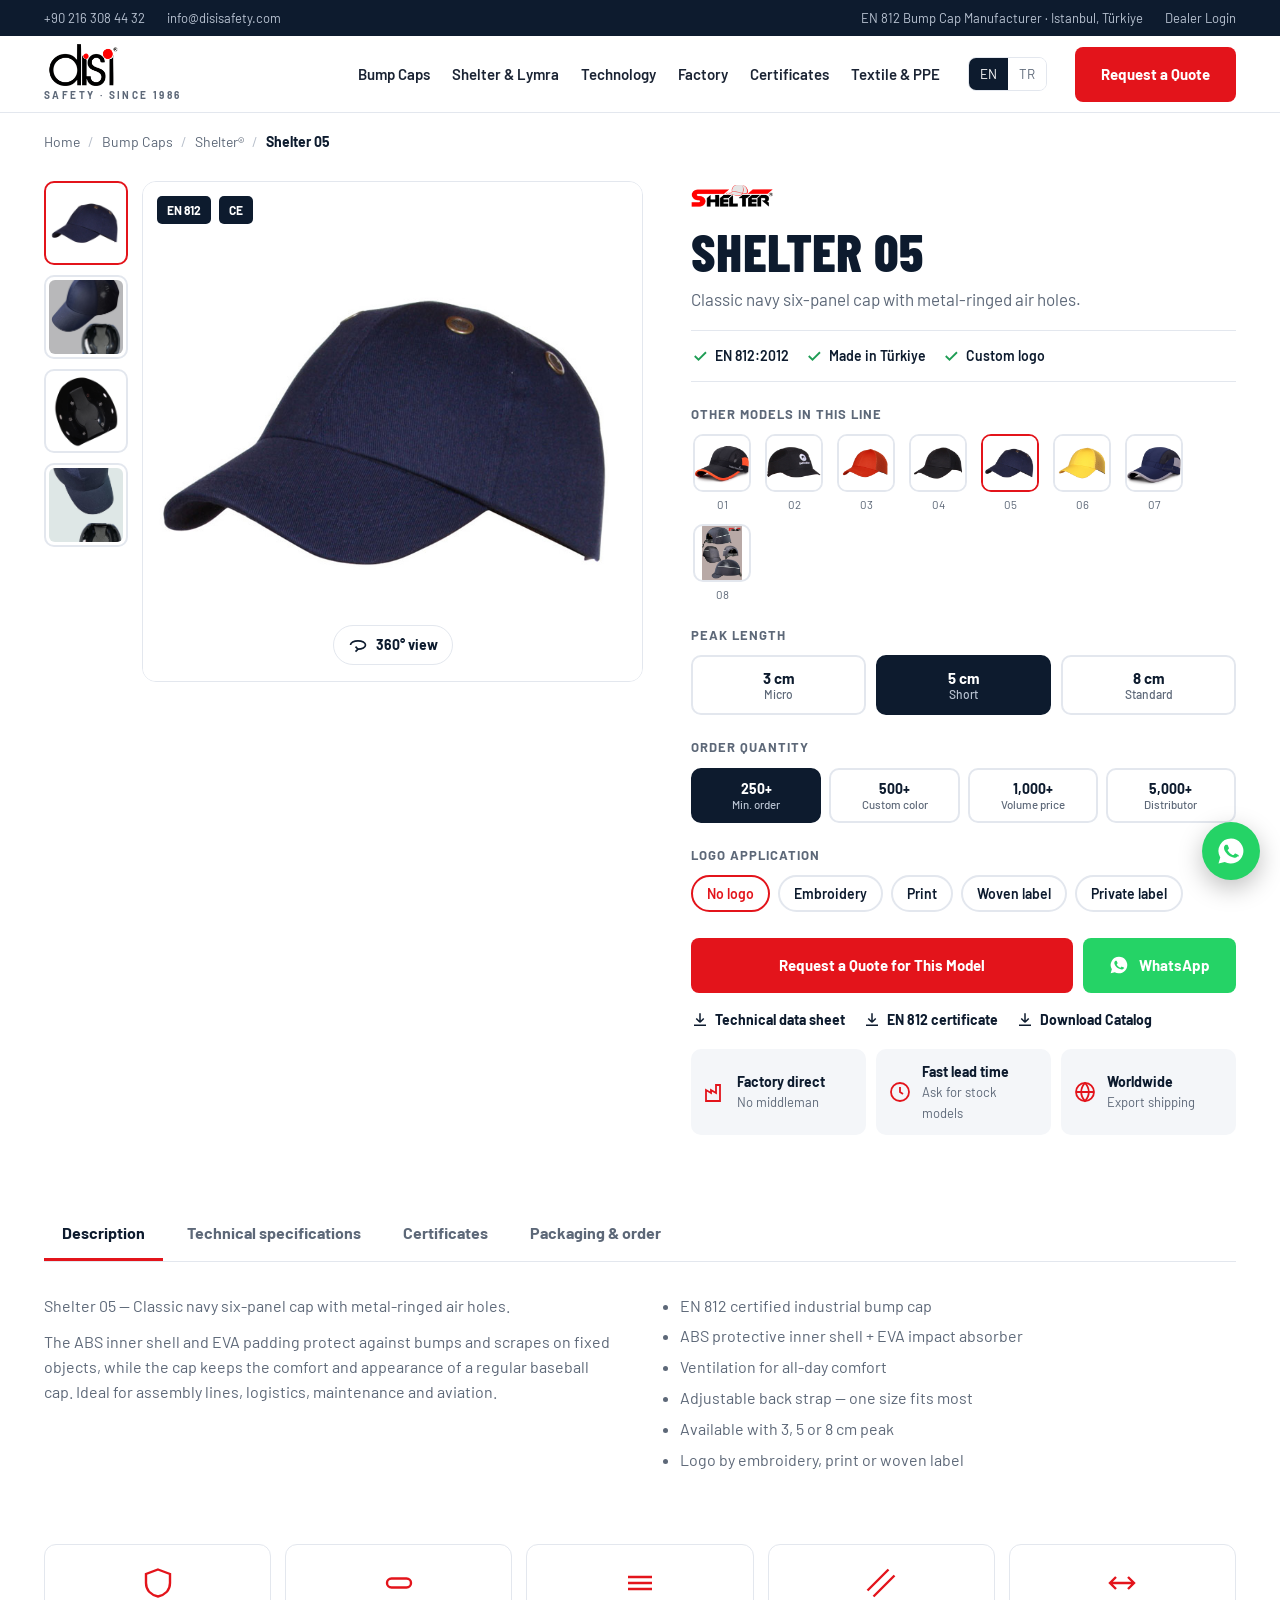
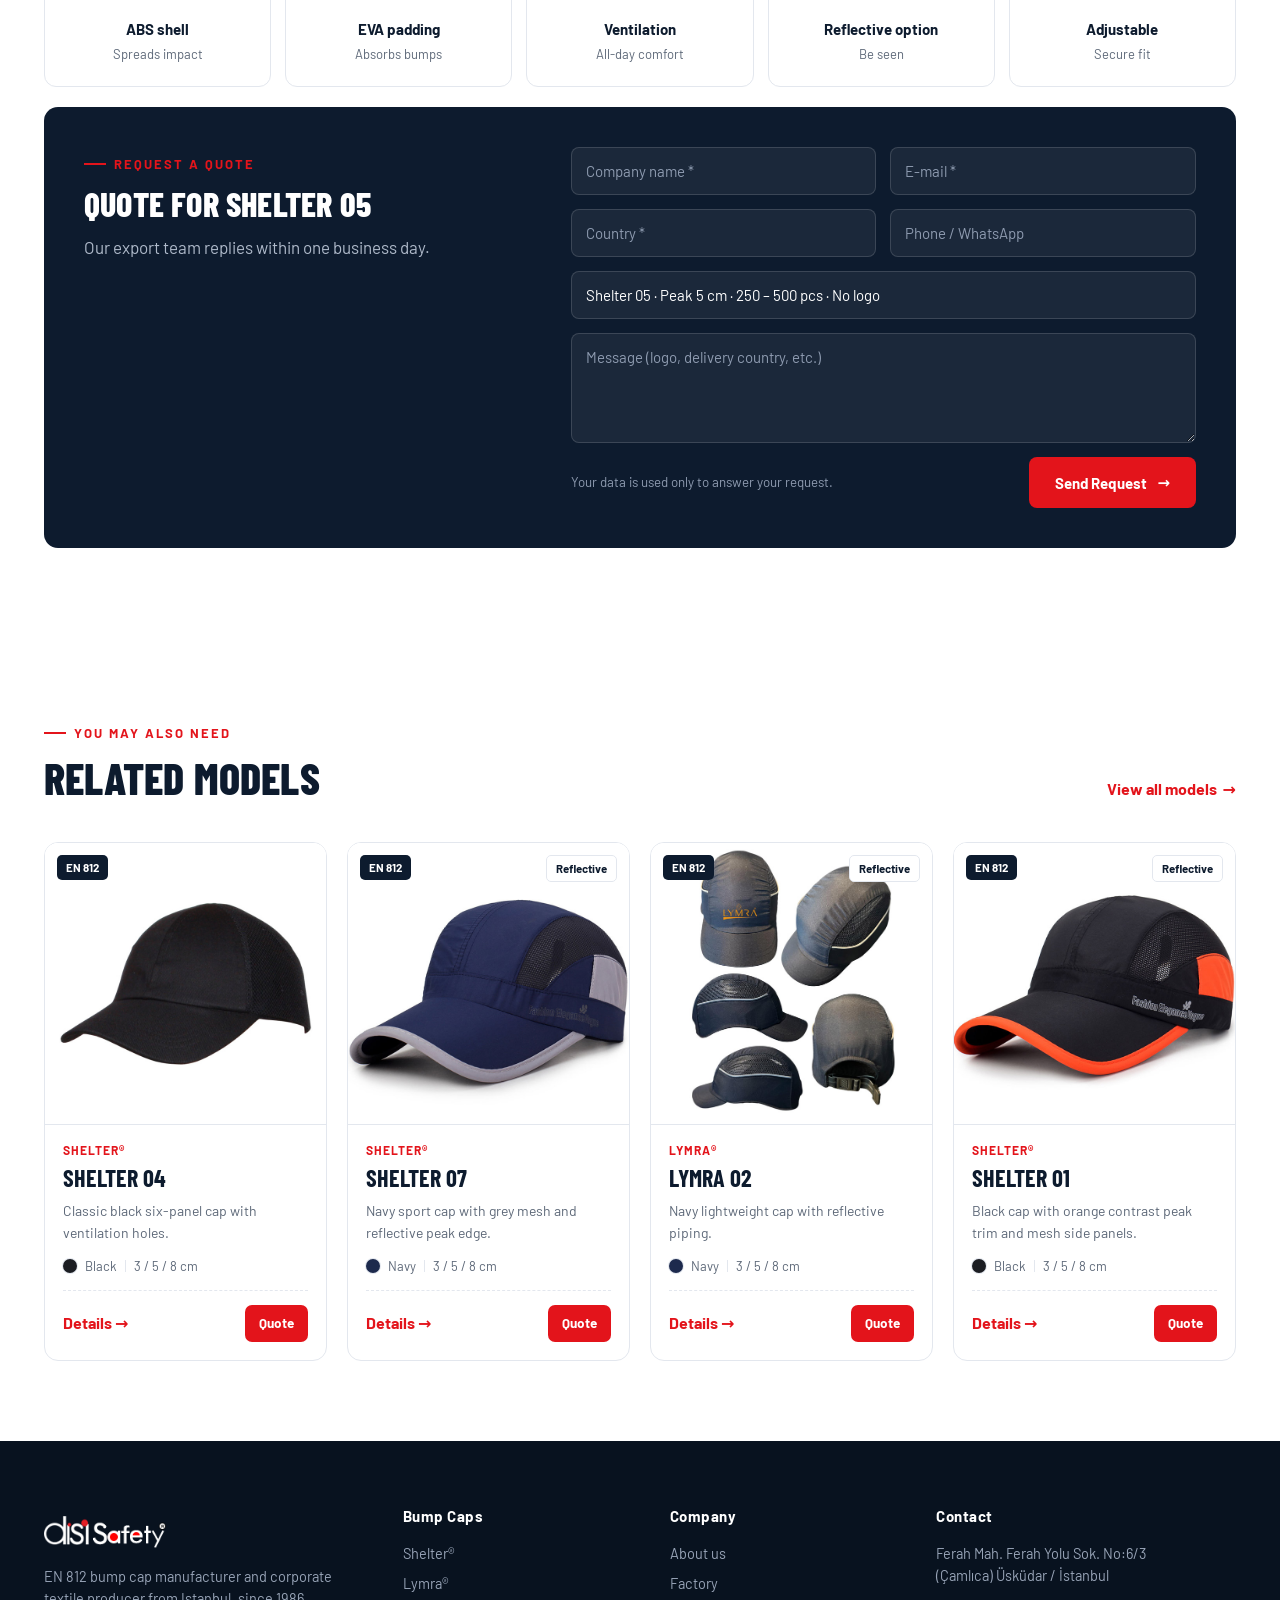
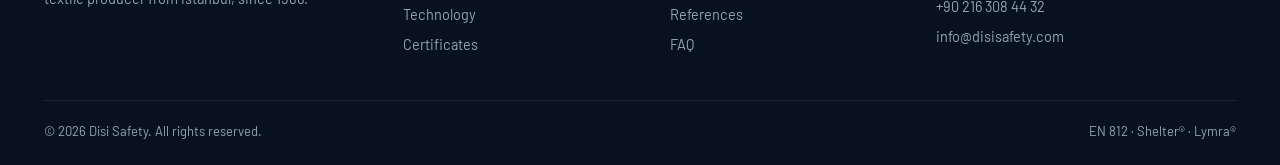
==== product.html @ 049a14aa "Disi Safety redesign prototype: home, category, product pages Co-Authored-By: Claude Opus 5.5 <norep" ====
<!doctype html>
<html lang="en">
<head>
<meta charset="utf-8">
<meta name="viewport" content="width=device-width,initial-scale=1">
<meta name="robots" content="noindex,nofollow">
<title>Shelter 05 — EN 812 Industrial Bump Cap | Disi Safety</title>
<meta name="description" content="Shelter 05 EN 812 certified industrial bump cap with ABS shell and EVA padding. 3/5/8 cm peak, custom logo, factory pricing from Türkiye.">
<link rel="icon" href="https://disisafety.com/wp-content/uploads/2024/11/cropped-ds-32x32.png">
<link rel="preconnect" href="https://fonts.googleapis.com"><link rel="preconnect" href="https://fonts.gstatic.com" crossorigin>
<link href="https://fonts.googleapis.com/css2?family=Barlow:wght@400;500;600;700&family=Barlow+Condensed:wght@600;700;800&display=swap" rel="stylesheet">
<link rel="stylesheet" href="css/site.css"><link rel="stylesheet" href="css/pages.css">
</head>
<body class="pdp">
<div id="hdr"></div>

<div class="wrap">
  <div class="crumb"><a href="index.html" data-k="home">Home</a><span>/</span><a href="category.html" data-k="n_caps">Bump Caps</a><span>/</span><a id="crBrand" href="category.html"></a><span>/</span><b id="crName" style="color:var(--navy)"></b></div>

  <div class="pd">
    <div class="gal">
      <div class="th" id="thumbs"></div>
      <div class="gmain" id="gmain">
        <div class="tags"><span>EN 812</span><span>CE</span></div>
        <img id="gimg" alt="">
        <span class="badge360" id="b360"><svg viewBox="0 0 24 24" fill="none" stroke="currentColor" stroke-width="2"><path d="M3 12c0-2.8 4-5 9-5s9 2.2 9 5-4 5-9 5"/><path d="M9 14l3 3-3 3"/></svg><span data-k="p_360">360° view</span></span>
      </div>
    </div>

    <div class="pinfo">
      <img class="brandlg" id="blogo" alt="">
      <h1 id="pName"></h1>
      <p class="sub" id="pDesc"></p>
      <div class="rating">
        <span><svg viewBox="0 0 24 24" fill="none" stroke="currentColor" stroke-width="2.4"><path d="M5 12l5 5L20 7"/></svg>EN 812:2012</span>
        <span><svg viewBox="0 0 24 24" fill="none" stroke="currentColor" stroke-width="2.4"><path d="M5 12l5 5L20 7"/></svg><span data-k="p_r2">Made in Türkiye</span></span>
        <span><svg viewBox="0 0 24 24" fill="none" stroke="currentColor" stroke-width="2.4"><path d="M5 12l5 5L20 7"/></svg><span data-k="p_r3">Custom logo</span></span>
      </div>

      <div class="opt"><label data-k="p_models">Other models in this line</label><div class="colorrow" id="siblings"></div></div>
      <div class="opt"><label data-k="m_peak">Peak length</label>
        <div class="peaks">
          <button data-p="3 cm">3 cm<small data-k="pk3">Micro</small></button>
          <button data-p="5 cm" class="on">5 cm<small data-k="pk5">Short</small></button>
          <button data-p="8 cm">8 cm<small data-k="pk8">Standard</small></button>
        </div>
      </div>
      <div class="opt"><label data-k="p_qty">Order quantity</label>
        <div class="qty">
          <button data-q="250 – 500" class="on">250+<small data-k="p_q1">Min. order</small></button>
          <button data-q="500 – 1,000">500+<small data-k="p_q2">Custom color</small></button>
          <button data-q="1,000 – 5,000">1,000+<small data-k="p_q3">Volume price</small></button>
          <button data-q="5,000+">5,000+<small data-k="p_q4">Distributor</small></button>
        </div>
      </div>
      <div class="opt"><label data-k="p_logo">Logo application</label>
        <div class="logoopt"><button class="on" data-k="p_l0">No logo</button><button data-k="p_l1">Embroidery</button><button data-k="p_l2">Print</button><button data-k="p_l3">Woven label</button><button data-k="p_l4">Private label</button></div>
      </div>

      <div class="buy">
        <a href="#quote" class="btn btn-red" data-k="p_cta">Request a Quote for This Model</a>
        <a href="https://wa.me/902163084432" target="_blank" rel="noopener" class="btn btn-wa" id="waBtn"><svg viewBox="0 0 24 24"><path d="M12 2a10 10 0 0 0-8.6 15.1L2 22l5-1.3A10 10 0 1 0 12 2zm5.3 14.1c-.2.6-1.3 1.2-1.8 1.2-.5.1-1 .2-3.3-.7-2.8-1.1-4.5-3.9-4.7-4.1-.1-.2-1.1-1.5-1.1-2.9s.7-2.1 1-2.4c.3-.3.6-.3.8-.3h.6c.2 0 .4 0 .6.5l.9 2.1c.1.2.1.3 0 .5l-.4.6-.4.4c-.1.1-.3.3-.1.6.2.3.8 1.3 1.7 2.1 1.2 1 2.1 1.3 2.4 1.5.3.1.5.1.6-.1l.9-1c.2-.3.4-.2.6-.1l2 1c.3.1.5.2.5.3.1.2.1.7-.1 1.3z"/></svg>WhatsApp</a>
      </div>
      <div class="dllinks">
        <a href="https://disisafety.com/catalog/"><svg viewBox="0 0 24 24" fill="none" stroke="currentColor" stroke-width="2"><path d="M12 3v12m0 0l-5-5m5 5l5-5M4 19h16"/></svg><span data-k="p_d1">Technical data sheet</span></a>
        <a href="https://disisafety.com/certificates/"><svg viewBox="0 0 24 24" fill="none" stroke="currentColor" stroke-width="2"><path d="M12 3v12m0 0l-5-5m5 5l5-5M4 19h16"/></svg><span data-k="p_d2">EN 812 certificate</span></a>
        <a href="https://disisafety.com/catalog/"><svg viewBox="0 0 24 24" fill="none" stroke="currentColor" stroke-width="2"><path d="M12 3v12m0 0l-5-5m5 5l5-5M4 19h16"/></svg><span data-k="cta_cat">Download Catalog</span></a>
      </div>
      <div class="mini">
        <div><svg viewBox="0 0 24 24" fill="none" stroke="currentColor" stroke-width="1.8"><path d="M3 21V10l5 3V10l5 3V5h4v16z"/></svg><span><b data-k="p_m1">Factory direct</b><span data-k="p_m1p">No middleman</span></span></div>
        <div><svg viewBox="0 0 24 24" fill="none" stroke="currentColor" stroke-width="1.8"><circle cx="12" cy="12" r="9"/><path d="M12 7v5l3 2"/></svg><span><b data-k="p_m2">Fast lead time</b><span data-k="p_m2p">Ask for stock models</span></span></div>
        <div><svg viewBox="0 0 24 24" fill="none" stroke="currentColor" stroke-width="1.8"><circle cx="12" cy="12" r="9"/><path d="M3 12h18M12 3c2.5 2.6 3.8 5.6 3.8 9s-1.3 6.4-3.8 9c-2.5-2.6-3.8-5.6-3.8-9S9.5 5.6 12 3z"/></svg><span><b data-k="p_m3">Worldwide</b><span data-k="p_m3p">Export shipping</span></span></div>
      </div>
    </div>
  </div>

  <div class="tabs"><button class="on" data-t="0" data-k="p_t1">Description</button><button data-t="1" data-k="p_t2">Technical specifications</button><button data-t="2" data-k="p_t3">Certificates</button><button data-t="3" data-k="p_t4">Packaging & order</button></div>
  <div class="tpanel on"><div class="two">
    <div><p id="tDesc"></p><p data-k="p_desc2">The ABS inner shell and EVA padding protect against bumps and scrapes on fixed objects, while the cap keeps the comfort and appearance of a regular baseball cap. Ideal for assembly lines, logistics, maintenance and aviation.</p></div>
    <ul><li data-k="p_b1">EN 812 certified industrial bump cap</li><li data-k="p_b2">ABS protective inner shell + EVA impact absorber</li><li data-k="p_b3">Ventilation for all-day comfort</li><li data-k="p_b4">Adjustable back strap — one size fits most</li><li data-k="p_b5">Available with 3, 5 or 8 cm peak</li><li data-k="p_b6">Logo by embroidery, print or woven label</li></ul>
  </div></div>
  <div class="tpanel"><table class="spec" style="max-width:760px">
    <tr><td data-k="s1">Standard</td><td>EN 812</td></tr>
    <tr><td data-k="s2">Inner shell</td><td data-k="s2v">ABS protective shell</td></tr>
    <tr><td data-k="s3">Impact absorber</td><td data-k="s3v">EVA foam padding</td></tr>
    <tr><td data-k="s0">Color</td><td id="tColor"></td></tr>
    <tr><td data-k="s4">Ventilation / features</td><td id="tFeat"></td></tr>
    <tr><td data-k="s8">Peak length</td><td>3 / 5 / 8 cm</td></tr>
    <tr><td data-k="s6">Fit</td><td data-k="s6v">Adjustable back strap</td></tr>
    <tr><td data-k="s7">Branding</td><td data-k="s7v">Embroidery / print / woven label</td></tr>
  </table></div>
  <div class="tpanel"><div class="two">
    <div><p data-k="p_c1">Disi Safety bump caps are tested according to EN 812 and carry CE marking under Regulation (EU) 2016/425. EU type examination certificate and declaration of conformity are available for download or on request.</p><a href="https://disisafety.com/certificates/" class="btn btn-line" data-k="ce_btn">View Certificates</a></div>
    <div class="cmp"><h4 data-k="cmp_t">EN 812 vs EN 397</h4><table><tr><th></th><th>EN 812</th><th>EN 397</th></tr><tr><td data-k="cmp2">Protects against</td><td data-k="cmp2a">Bumps on fixed objects</td><td data-k="cmp2b">Falling objects</td></tr><tr><td data-k="cmp4">Typical use</td><td data-k="cmp4a">Assembly, logistics, maintenance</td><td data-k="cmp4b">Construction sites</td></tr></table></div>
  </div></div>
  <div class="tpanel"><div class="two">
    <ul><li data-k="p_k1">Minimum order: 250 pcs (standard models)</li><li data-k="p_k2">Custom color / private label: from 500 pcs</li><li data-k="p_k3">Inner pack and export carton — ask for details</li></ul>
    <p data-k="p_k4">Send us your quantity, peak length and logo file — we'll reply with a quotation and lead time within one business day.</p>
  </div></div>

  <div class="featrow">
    <div><svg viewBox="0 0 24 24" fill="none" stroke="currentColor" stroke-width="1.6"><path d="M12 3l8 3v6c0 5-3.5 8-8 9-4.5-1-8-4-8-9V6z"/></svg><b data-k="f1">ABS shell</b><span data-k="f1p">Spreads impact</span></div>
    <div><svg viewBox="0 0 24 24" fill="none" stroke="currentColor" stroke-width="1.6"><rect x="4" y="9" width="16" height="6" rx="3"/></svg><b data-k="f2">EVA padding</b><span data-k="f2p">Absorbs bumps</span></div>
    <div><svg viewBox="0 0 24 24" fill="none" stroke="currentColor" stroke-width="1.6"><path d="M4 8h16M4 12h16M4 16h16"/></svg><b data-k="f3">Ventilation</b><span data-k="f3p">All-day comfort</span></div>
    <div><svg viewBox="0 0 24 24" fill="none" stroke="currentColor" stroke-width="1.6"><path d="M3 17L17 3M7 21L21 7"/></svg><b data-k="f4">Reflective option</b><span data-k="f4p">Be seen</span></div>
    <div><svg viewBox="0 0 24 24" fill="none" stroke="currentColor" stroke-width="1.6"><path d="M4 12h16M8 8l-4 4 4 4M16 8l4 4-4 4"/></svg><b data-k="f5">Adjustable</b><span data-k="f5p">Secure fit</span></div>
  </div>

  <section class="qbox" id="quote">
    <div><span class="eyebrow" data-k="q_eye">Request a quote</span><h2 id="qTitle"></h2><p class="lead" data-k="q_lead">Our export team replies within one business day.</p></div>
    <form class="form" id="qform">
      <input required data-ph="f_company" placeholder="Company name *">
      <input required type="email" data-ph="f_email" placeholder="E-mail *">
      <input required data-ph="f_country" placeholder="Country *">
      <input data-ph="f_phone" placeholder="Phone / WhatsApp">
      <input id="qSummary" class="full" readonly>
      <textarea class="full" data-ph="f_msg" placeholder="Message (logo, delivery country, etc.)"></textarea>
      <div class="full send"><small data-k="f_note">Your data is used only to answer your request.</small><button class="btn btn-red" type="submit"><span data-k="f_send">Send Request</span> →</button></div>
      <div class="full ok" id="ok" data-k="f_ok">Thank you! Your request has been received — we'll get back to you shortly.</div>
    </form>
  </section>
</div>

<section class="related"><div class="wrap">
  <div class="sec-head"><div><span class="eyebrow" data-k="r_eye">You may also need</span><h2 data-k="r_title">Related Models</h2></div><a href="category.html" class="link"><span data-k="m_all">View all models</span> →</a></div>
  <div class="pgrid" id="related"></div>
</div></section>

<div class="mbar"><a href="https://wa.me/902163084432" class="btn btn-wa">WhatsApp</a><a href="#quote" class="btn btn-red" data-k="cta_quote">Request a Quote</a></div>
<div id="ftr"></div>
<script src="js/shell.js"></script>
<script>
shell();
addTR({p_360:"360° görünüm",p_r2:"Türkiye'de üretim",p_r3:"Özel logo",p_models:"Bu serideki diğer modeller",m_peak:"Siperlik uzunluğu",pk3:"Mikro",pk5:"Kısa",pk8:"Standart",p_qty:"Sipariş adedi",p_q1:"Min. sipariş",p_q2:"Özel renk",p_q3:"Toplu fiyat",p_q4:"Distribütör",
p_logo:"Logo uygulaması",p_l0:"Logosuz",p_l1:"Nakış",p_l2:"Baskı",p_l3:"Dokuma etiket",p_l4:"Private label",p_cta:"Bu Model İçin Teklif Al",p_d1:"Teknik föy",p_d2:"EN 812 sertifikası",cta_cat:"Katalog İndir",
p_m1:"Fabrikadan direkt",p_m1p:"Aracısız",p_m2:"Hızlı termin",p_m2p:"Stok modelleri sorun",p_m3:"Dünya geneli",p_m3p:"İhracat gönderimi",
p_t1:"Açıklama",p_t2:"Teknik özellikler",p_t3:"Sertifikalar",p_t4:"Ambalaj & sipariş",
p_desc2:"ABS iç kabuk ve EVA ped sabit cisimlere çarpma ve sıyrılmalara karşı korurken, şapka normal bir beyzbol şapkasının konforunu ve görünümünü korur. Montaj hatları, lojistik, bakım ve havacılık için idealdir.",
p_b1:"EN 812 sertifikalı endüstriyel darbe emici şapka",p_b2:"ABS iç koruma kabuğu + EVA darbe emici",p_b3:"Gün boyu konfor için havalandırma",p_b4:"Ayarlanabilir arka bant — standart beden",p_b5:"3, 5 veya 8 cm siperlik seçeneği",p_b6:"Nakış, baskı veya dokuma etiketle logo",
s1:"Standart",s2:"İç kabuk",s2v:"ABS koruma kabuğu",s3:"Darbe emici",s3v:"EVA köpük ped",s0:"Renk",s4:"Havalandırma / özellikler",s8:"Siperlik",s6:"Ayar",s6v:"Ayarlanabilir arka bant",s7:"Logo",s7v:"Nakış / baskı / dokuma etiket",
p_c1:"Disi Safety darbe emici şapkaları EN 812'ye göre test edilmiş olup (AB) 2016/425 Yönetmeliği kapsamında CE işareti taşır. AB tip inceleme sertifikası ve uygunluk beyanı indirilebilir veya talep üzerine gönderilir.",ce_btn:"Sertifikaları Gör",
cmp_t:"EN 812 ile EN 397 Farkı",cmp2:"Koruduğu risk",cmp2a:"Sabit cisimlere çarpma",cmp2b:"Düşen cisimler",cmp4:"Tipik kullanım",cmp4a:"Montaj, lojistik, bakım",cmp4b:"İnşaat sahaları",
p_k1:"Minimum sipariş: 250 adet (standart modeller)",p_k2:"Özel renk / private label: 500 adetten",p_k3:"İç ambalaj ve ihracat kolisi — detay için sorun",p_k4:"Adet, siperlik ve logo dosyanızı gönderin — bir iş günü içinde teklif ve termin ile dönelim.",
f1:"ABS kabuk",f1p:"Darbeyi dağıtır",f2:"EVA ped",f2p:"Çarpmayı emer",f3:"Havalandırma",f3p:"Gün boyu konfor",f4:"Reflektif seçenek",f4p:"Görünür olun",f5:"Ayarlanabilir",f5p:"Güvenli oturuş",
q_eye:"Teklif alın",q_lead:"İhracat ekibimiz bir iş günü içinde dönüş yapar.",f_company:"Firma adı *",f_email:"E-posta *",f_country:"Ülke *",f_phone:"Telefon / WhatsApp",f_msg:"Mesaj (logo, teslimat ülkesi vb.)",f_note:"Bilgileriniz yalnızca talebinizi yanıtlamak için kullanılır.",f_send:"Teklif Gönder",f_ok:"Teşekkürler! Talebiniz alındı — en kısa sürede dönüş yapacağız.",
r_eye:"Bunlara da göz atın",r_title:"Benzer Modeller",m_all:"Tüm modeller"});

const P=PRODUCTS.find(p=>p.id===new URLSearchParams(location.search).get("id"))||PRODUCTS.find(p=>p.id==="shelter-05");
const sel={peak:"5 cm",qty:"250 – 500",logo:0};
const LOGOS=[["No logo","Logosuz"],["Embroidery","Nakış"],["Print","Baskı"],["Woven label","Dokuma etiket"],["Private label","Private label"]];
let gi=0;
function show(i){gi=i;document.getElementById("gimg").src=P.gallery[i];document.querySelectorAll("#thumbs button").forEach((b,j)=>b.classList.toggle("on",j===i))}
function summary(){
  const s=`${P.name} · ${T("Peak","Siperlik")} ${sel.peak} · ${sel.qty} ${T("pcs","adet")} · ${T(...LOGOS[sel.logo])}`;
  document.getElementById("qSummary").value=s;
  document.getElementById("waBtn").href="https://wa.me/902163084432?text="+encodeURIComponent(T("Hello, I'd like a quote: ","Merhaba, teklif almak istiyorum: ")+s);
}
function fill(){
  document.title=`${P.name} — EN 812 ${T("Industrial Bump Cap","Darbe Emici Şapka")} | Disi Safety`;
  document.getElementById("crBrand").textContent=P.brand+"®";document.getElementById("crBrand").href="category.html?brand="+P.brand.toLowerCase();
  document.getElementById("crName").textContent=P.name;
  document.getElementById("blogo").src=P.brand==="Shelter"?"img/shelter-logo-11.png":"img/lymra-logo-11.png";
  document.getElementById("pName").textContent=P.name;
  document.getElementById("gimg").alt=P.name+" EN 812 bump cap";
  document.getElementById("pDesc").textContent=T(P.en,P.tr);
  document.getElementById("tDesc").textContent=`${P.name} — ${T(P.en,P.tr)}`;
  const c=COLORS[P.color];document.getElementById("tColor").innerHTML=`<span class="dot" style="display:inline-block;vertical-align:-2px;margin-right:6px;background:${c[2]}"></span>${T(c[0],c[1])} · ${T("other colors on request","diğer renkler talep üzerine")}`;
  document.getElementById("tFeat").textContent=P.feat.map(f=>T(...FEATS[f])).join(", ");
  document.getElementById("qTitle").textContent=T("Quote for ","Teklif: ")+P.name;
  document.getElementById("siblings").innerHTML=PRODUCTS.filter(q=>q.brand===P.brand).map(q=>`<a href="product.html?id=${q.id}" class="${q.id===P.id?"on":""}"><img src="${q.img}" alt="${q.name}">${q.no}</a>`).join("");
  document.getElementById("related").innerHTML=[...PRODUCTS.filter(q=>q.id!==P.id&&(q.color===P.color||q.feat.some(f=>P.feat.includes(f)))),...PRODUCTS.filter(q=>q.id!==P.id&&q.brand===P.brand)].filter((q,i,a)=>a.indexOf(q)===i).slice(0,4).map(card).join("");
  summary();
}
document.getElementById("thumbs").innerHTML=P.gallery.map((g,i)=>`<button><img src="${g}" alt=""></button>`).join("");
document.querySelectorAll("#thumbs button").forEach((b,i)=>b.onclick=()=>show(i));
show(0);
document.getElementById("b360").onclick=e=>{e.stopPropagation();let k=0;const t=setInterval(()=>{show((gi+1)%P.gallery.length);if(++k>=P.gallery.length)clearInterval(t)},450)};
const gm=document.getElementById("gmain"),gimg=document.getElementById("gimg");
gm.onclick=()=>gm.classList.toggle("z");
gm.onmousemove=e=>{const r=gm.getBoundingClientRect();gimg.style.transformOrigin=`${(e.clientX-r.left)/r.width*100}% ${(e.clientY-r.top)/r.height*100}%`};
gm.onmouseleave=()=>gm.classList.remove("z");
function group(selq,key,attr){document.querySelectorAll(selq).forEach((b,i)=>b.onclick=()=>{document.querySelectorAll(selq).forEach(x=>x.classList.remove("on"));b.classList.add("on");sel[key]=attr?b.dataset[attr]:i;summary()})}
group(".peaks button","peak","p");group(".qty button","qty","q");group(".logoopt button","logo");
document.querySelectorAll(".tabs button").forEach(b=>b.onclick=()=>{document.querySelectorAll(".tabs button").forEach(x=>x.classList.toggle("on",x===b));document.querySelectorAll(".tpanel").forEach((p,i)=>p.classList.toggle("on",i==b.dataset.t))});
document.getElementById("related").addEventListener("click",e=>{const q=e.target.closest(".qbtn");if(q){e.preventDefault();location.href="product.html?id="+PRODUCTS.find(p=>p.name===q.dataset.q).id+"#quote"}});
document.getElementById("qform").onsubmit=e=>{e.preventDefault();document.getElementById("ok").style.display="block"};
document.addEventListener("langchange",fill);
applyLang();
</script>
</body>
</html>
---- css/site.css ----
:root{
  --navy:#0d1b2e; --navy2:#15273f; --ink:#1a2333; --muted:#5d6878; --line:#e3e7ee; --bg:#f4f6f9; --white:#fff;
  --red:#e3141b; --red2:#c20f15; --radius:14px; --wrap:1240px;
  --shadow:0 10px 30px rgba(13,27,46,.08);
}
*{box-sizing:border-box;margin:0;padding:0}
html{scroll-behavior:smooth}
body{font-family:Barlow,system-ui,sans-serif;color:var(--ink);background:var(--white);line-height:1.55;-webkit-font-smoothing:antialiased}
img{max-width:100%;display:block}
a{color:inherit;text-decoration:none}
.wrap{max-width:var(--wrap);margin:0 auto;padding:0 24px}
h1,h2,h3,.cond{font-family:"Barlow Condensed",Barlow,sans-serif;letter-spacing:.2px;line-height:1.05}
h2{font-size:clamp(30px,4vw,44px);font-weight:800;text-transform:uppercase;color:var(--navy)}
.eyebrow{display:inline-flex;align-items:center;gap:8px;font-weight:700;font-size:13px;letter-spacing:2px;text-transform:uppercase;color:var(--red);margin-bottom:12px}
.eyebrow:before{content:"";width:22px;height:2px;background:var(--red)}
.lead{color:var(--muted);font-size:17px;max-width:640px;margin-top:12px}
section{padding:88px 0}
.sec-head{display:flex;justify-content:space-between;align-items:flex-end;gap:24px;margin-bottom:40px;flex-wrap:wrap}
.btn{display:inline-flex;align-items:center;gap:10px;font-weight:700;font-size:15px;padding:14px 24px;border-radius:8px;border:2px solid transparent;cursor:pointer;transition:.2s;font-family:inherit;white-space:nowrap}
.btn svg{width:18px;height:18px}
.btn-red{background:var(--red);color:#fff}.btn-red:hover{background:var(--red2)}
.btn-ghost{border-color:rgba(255,255,255,.55);color:#fff}.btn-ghost:hover{background:#fff;color:var(--navy)}
.btn-line{border-color:var(--navy);color:var(--navy)}.btn-line:hover{background:var(--navy);color:#fff}
.link{font-weight:700;color:var(--red);display:inline-flex;gap:6px;align-items:center}
.link:hover{gap:10px}

/* top bar + header */
.topbar{background:var(--navy);color:#b9c3d2;font-size:13px}
.topbar .wrap{display:flex;justify-content:space-between;gap:16px;padding-top:8px;padding-bottom:8px}
.topbar a:hover{color:#fff}
.topbar .tb-l,.topbar .tb-r{display:flex;gap:22px;align-items:center}
header{position:sticky;top:0;z-index:50;background:rgba(255,255,255,.96);backdrop-filter:blur(8px);border-bottom:1px solid var(--line)}
header .wrap{display:flex;align-items:center;gap:28px;height:76px}
.logo img{height:42px;width:auto}
.logo small{display:block;font-size:10px;letter-spacing:2.4px;font-weight:700;color:var(--muted);margin-top:2px}
nav.main{display:flex;gap:22px;margin-left:auto;font-weight:600;font-size:15px;white-space:nowrap}
nav.main a{position:relative;padding:6px 0}
nav.main a:after{content:"";position:absolute;left:0;bottom:0;height:2px;width:0;background:var(--red);transition:.2s}
nav.main a:hover:after{width:100%}
.lang{display:flex;border:1px solid var(--line);border-radius:8px;overflow:hidden;font-weight:700;font-size:13px}
.lang button{border:0;background:#fff;padding:8px 11px;cursor:pointer;font-family:inherit;color:var(--muted)}
.lang button.on{background:var(--navy);color:#fff}
.burger{display:none;background:none;border:0;cursor:pointer;margin-left:auto}
.burger svg{width:28px;height:28px}

/* hero */
.hero{position:relative;min-height:640px;display:flex;align-items:center;color:#fff;background:var(--navy) url(gen/hero.webp) 70% center/cover no-repeat;padding:0}
.hero:before{content:"";position:absolute;inset:0;background:linear-gradient(90deg,rgba(9,19,34,.95) 0%,rgba(9,19,34,.82) 38%,rgba(9,19,34,.25) 70%,rgba(9,19,34,.1) 100%)}
.hero .wrap{position:relative;width:100%;padding-top:80px;padding-bottom:150px}
.hero .tag{display:inline-block;background:rgba(227,20,27,.15);border:1px solid rgba(227,20,27,.5);color:#ffb3b5;font-weight:700;font-size:13px;letter-spacing:1.5px;text-transform:uppercase;padding:6px 12px;border-radius:30px;margin-bottom:22px}
.hero h1{font-size:clamp(42px,6.2vw,82px);font-weight:800;text-transform:uppercase;max-width:720px}
.hero h1 em{font-style:normal;color:var(--red)}
.hero .sub{font-size:clamp(17px,1.6vw,21px);color:#d5dce7;margin-top:20px;max-width:560px}
.hero .ctas{display:flex;gap:14px;flex-wrap:wrap;margin-top:34px}
.hero .ctas .dl{color:#fff;font-weight:700;display:inline-flex;align-items:center;gap:8px;padding:14px 8px}
.hero .ctas .dl svg{width:18px}
.trust{position:absolute;left:0;right:0;bottom:0;background:rgba(9,19,34,.72);backdrop-filter:blur(6px);border-top:1px solid rgba(255,255,255,.08)}
.trust .wrap{display:grid;grid-template-columns:repeat(4,1fr);padding-top:22px;padding-bottom:22px}
.trust .t{display:flex;gap:14px;align-items:center;padding:0 18px;border-left:1px solid rgba(255,255,255,.12)}
.trust .t:first-child{border-left:0;padding-left:0}
.trust svg{width:36px;height:36px;flex:none;color:#fff}
.trust b{display:block;font-size:17px}.trust span{font-size:14px;color:#aeb9c9}

/* brands */
.brands{background:var(--bg)}
.brand-grid{display:grid;grid-template-columns:1fr 1fr;gap:24px}
.brand{background:#fff;border-radius:var(--radius);box-shadow:var(--shadow);overflow:hidden;display:flex;flex-direction:column}
.brand .top{display:grid;grid-template-columns:1fr 1fr;align-items:center;padding:34px 34px 10px;gap:16px}
.brand .top img.lg{height:40px;width:auto;margin-bottom:14px}
.brand .top h3{font-size:26px;text-transform:uppercase;color:var(--navy)}
.brand .top p{color:var(--muted);margin:8px 0 20px;font-size:15px}
.brand .hero-img{width:100%;aspect-ratio:1;object-fit:contain}
.brand .thumbs{display:grid;grid-template-columns:repeat(4,1fr);gap:10px;padding:0 34px 30px}
.brand .thumbs img{aspect-ratio:1;object-fit:cover;border-radius:10px;border:1px solid var(--line);background:#fff}
.brand.dark{background:var(--navy);color:#fff}
.brand.dark h3{color:#fff}.brand.dark p{color:#aeb9c9}
.brand.dark .thumbs img{border-color:rgba(255,255,255,.08)}

/* why */
.why-grid{display:grid;grid-template-columns:repeat(7,1fr);border:1px solid var(--line);border-radius:var(--radius);overflow:hidden}
.why-grid div{padding:30px 16px;text-align:center;border-left:1px solid var(--line)}
.why-grid div:first-child{border-left:0}
.why-grid svg{width:40px;height:40px;color:var(--red);margin:0 auto 14px}
.why-grid b{display:block;font-family:"Barlow Condensed";font-size:28px;color:var(--navy);line-height:1}
.why-grid span{font-size:14px;color:var(--muted);display:block;margin-top:6px}

/* models / configurator */
.models{background:var(--bg)}
.config{display:grid;grid-template-columns:1.1fr 1fr;gap:28px;align-items:start}
.stage{background:#fff;border-radius:var(--radius);box-shadow:var(--shadow);padding:28px;position:sticky;top:96px}
.stage .main{aspect-ratio:1;background:radial-gradient(circle at 50% 60%,#f2f4f8,#fff 70%);border-radius:10px;display:flex;align-items:center;justify-content:center;position:relative}
.stage .main img{width:86%;transition:opacity .25s}
.badge360{position:absolute;bottom:16px;left:50%;transform:translateX(-50%);display:flex;align-items:center;gap:8px;font-weight:700;font-size:14px;color:var(--navy);background:#fff;border:1px solid var(--line);padding:8px 14px;border-radius:30px}
.badge360 svg{width:20px}
.stage .views{display:grid;grid-template-columns:repeat(4,1fr);gap:10px;margin-top:14px}
.stage .views button{border:2px solid var(--line);border-radius:10px;background:#fff;padding:4px;cursor:pointer;aspect-ratio:1;overflow:hidden}
.stage .views button.on{border-color:var(--red)}
.stage .views img{width:100%;height:100%;object-fit:cover;border-radius:6px}
.panel h3{font-size:40px;text-transform:uppercase;color:var(--navy)}
.panel .pt{color:var(--muted);margin:4px 0 22px}
.mgrid{display:grid;grid-template-columns:repeat(4,1fr);gap:12px;margin-bottom:26px}
.mgrid button{background:#fff;border:2px solid transparent;border-radius:12px;padding:8px 6px 10px;cursor:pointer;font-family:inherit;box-shadow:0 2px 10px rgba(13,27,46,.05);transition:.15s}
.mgrid button:hover{transform:translateY(-2px)}
.mgrid button.on{border-color:var(--red)}
.mgrid img{aspect-ratio:1;object-fit:contain;border-radius:8px}
.mgrid span{font-weight:700;font-size:13px;color:var(--navy)}
.opt{margin-bottom:22px}
.opt label{display:block;font-weight:700;font-size:13px;letter-spacing:1px;text-transform:uppercase;color:var(--muted);margin-bottom:10px}
.peaks{display:flex;gap:10px}
.peaks button{flex:1;padding:12px;border:2px solid var(--line);background:#fff;border-radius:10px;font-weight:700;font-family:inherit;cursor:pointer;font-size:15px;color:var(--navy)}
.peaks button small{display:block;font-weight:500;font-size:12px;color:var(--muted)}
.peaks button.on{border-color:var(--navy);background:var(--navy);color:#fff}
.peaks button.on small{color:#b9c3d2}
.spec{width:100%;border-collapse:collapse;font-size:14.5px;background:#fff;border-radius:10px;overflow:hidden;margin-bottom:22px}
.spec td{padding:10px 14px;border-bottom:1px solid var(--line)}
.spec td:first-child{font-weight:700;color:var(--navy);width:42%;background:#fafbfd}
.panel .acts{display:flex;gap:12px;flex-wrap:wrap}

/* technology */
.tech-grid{display:grid;grid-template-columns:1fr 1fr;gap:56px;align-items:center}
.layers{position:relative;border-radius:var(--radius);overflow:hidden;box-shadow:var(--shadow)}
.layers img{width:100%;aspect-ratio:4/5;object-fit:cover;object-position:center 60%}
.layers span{position:absolute;left:18px;bottom:18px;background:var(--red);color:#fff;font-weight:700;font-size:13px;padding:6px 12px;border-radius:6px}
.layer-list{display:grid;gap:14px}
.layer{display:grid;grid-template-columns:52px 1fr;gap:16px;padding:18px;border:1px solid var(--line);border-radius:12px;transition:.2s;cursor:default}
.layer:hover{border-color:var(--red);box-shadow:var(--shadow)}
.layer .n{width:52px;height:52px;border-radius:12px;background:var(--bg);display:flex;align-items:center;justify-content:center;font-family:"Barlow Condensed";font-weight:800;font-size:22px;color:var(--red)}
.layer b{color:var(--navy);font-size:17px}
.layer p{color:var(--muted);font-size:14.5px}

/* industries */
.ind{background:var(--navy);color:#fff}
.ind h2{color:#fff}.ind .lead{color:#aeb9c9}
.ind-grid{display:grid;grid-template-columns:repeat(3,1fr);gap:18px}
.ind-card{position:relative;border-radius:var(--radius);overflow:hidden;aspect-ratio:3/2}
.ind-card img{width:100%;height:100%;object-fit:cover;transition:transform .5s}
.ind-card:hover img{transform:scale(1.05)}
.ind-card:after{content:"";position:absolute;inset:0;background:linear-gradient(180deg,transparent 45%,rgba(9,19,34,.92))}
.ind-card div{position:absolute;left:22px;right:22px;bottom:18px;z-index:1}
.ind-card b{font-family:"Barlow Condensed";font-size:26px;text-transform:uppercase;display:block}
.ind-card span{font-size:14px;color:#c9d2df}

/* factory */
.fac-grid{display:grid;grid-template-columns:1.25fr 1fr;gap:48px;align-items:center}
.fac-img{border-radius:var(--radius);overflow:hidden;position:relative}
.fac-img img{aspect-ratio:3/2;object-fit:cover;width:100%}
.fac-img .play{position:absolute;inset:0;margin:auto;width:74px;height:74px;border-radius:50%;background:var(--red);display:flex;align-items:center;justify-content:center;box-shadow:0 0 0 12px rgba(227,20,27,.25)}
.fac-img .play svg{width:26px;color:#fff;margin-left:4px}
.fac-stats{display:grid;grid-template-columns:1fr 1fr;gap:14px;margin:26px 0}
.fac-stats div{border:1px solid var(--line);border-radius:12px;padding:18px}
.fac-stats b{font-family:"Barlow Condensed";font-size:34px;color:var(--navy);display:block;line-height:1}
.fac-stats span{color:var(--muted);font-size:14px}
.steps{display:grid;grid-template-columns:repeat(5,1fr);gap:0;margin-top:56px;counter-reset:s}
.steps div{padding:0 14px;position:relative;text-align:center}
.steps div:before{counter-increment:s;content:"0" counter(s);display:flex;align-items:center;justify-content:center;width:54px;height:54px;margin:0 auto 14px;border-radius:50%;background:#fff;border:2px solid var(--red);color:var(--red);font-family:"Barlow Condensed";font-weight:800;font-size:20px;position:relative;z-index:1}
.steps div:after{content:"";position:absolute;top:27px;left:50%;width:100%;height:2px;background:var(--line)}
.steps div:last-child:after{display:none}
.steps b{display:block;color:var(--navy)}
.steps span{font-size:14px;color:var(--muted)}

/* custom */
.custom{background:var(--bg)}
.cus-grid{display:grid;grid-template-columns:1fr 1.15fr;gap:48px;align-items:center}
.cus-list{display:grid;grid-template-columns:1fr 1fr;gap:14px;margin:28px 0}
.cus-list>div{display:flex;gap:12px;align-items:flex-start;background:#fff;border-radius:12px;padding:16px}
.cus-list svg{width:24px;height:24px;color:var(--red);flex:none;margin-top:2px}
.cus-list b{display:block;color:var(--navy);font-size:15.5px}
.cus-list span{font-size:13.5px;color:var(--muted)}
.cus-pics{display:grid;grid-template-columns:1fr 1fr;grid-template-rows:auto auto;gap:14px}
.cus-pics figure{border-radius:var(--radius);overflow:hidden;background:#fff;position:relative}
.cus-pics figure:first-child{grid-row:span 2}
.cus-pics img{width:100%;height:100%;object-fit:cover}
.cus-pics figcaption{position:absolute;left:12px;bottom:12px;background:rgba(13,27,46,.85);color:#fff;font-size:12.5px;font-weight:700;padding:5px 10px;border-radius:6px}

/* certificates */
.cert{display:grid;grid-template-columns:1.1fr 1fr;gap:24px}
.cert-main{background:linear-gradient(120deg,var(--navy),var(--navy2));color:#fff;border-radius:var(--radius);padding:44px;position:relative;overflow:hidden}
.cert-main:after{content:"CE";position:absolute;right:-20px;bottom:-60px;font-family:"Barlow Condensed";font-weight:800;font-size:260px;color:rgba(255,255,255,.05)}
.cert-main h3{font-size:34px;text-transform:uppercase}
.cert-main p{color:#c3ccda;margin:14px 0 26px;max-width:460px}
.cert-badges{display:grid;grid-template-columns:repeat(4,1fr);gap:10px;margin-top:6px}
.cert-badges div{background:rgba(255,255,255,.06);border:1px solid rgba(255,255,255,.1);border-radius:10px;padding:14px 8px;text-align:center;font-size:12.5px;color:#c3ccda}
.cert-badges b{display:block;font-family:"Barlow Condensed";font-size:22px;color:#fff}
.cmp{border:1px solid var(--line);border-radius:var(--radius);overflow:hidden}
.cmp h4{font-family:"Barlow Condensed";font-size:24px;text-transform:uppercase;color:var(--navy);padding:22px 24px 10px}
.cmp table{width:100%;border-collapse:collapse;font-size:14.5px}
.cmp th{background:var(--bg);text-align:left;padding:12px 24px;color:var(--navy)}
.cmp td{padding:12px 24px;border-top:1px solid var(--line);color:var(--muted);vertical-align:top}
.cmp td:first-child{color:var(--navy);font-weight:600}

/* other products */
.oth-grid{display:grid;grid-template-columns:repeat(6,1fr);gap:14px}
.oth-grid a{border:1px solid var(--line);border-radius:12px;padding:18px 10px 14px;text-align:center;transition:.2s}
.oth-grid a:hover{border-color:var(--red);box-shadow:var(--shadow)}
.oth-grid img{width:62%;margin:0 auto 10px;aspect-ratio:1;object-fit:contain}
.oth-grid b{font-size:15px;color:var(--navy)}

/* quote */
.quote{background:var(--navy) url(gen/manufacturing.webp) center/cover;position:relative;color:#fff}
.quote:before{content:"";position:absolute;inset:0;background:linear-gradient(90deg,rgba(9,19,34,.97) 40%,rgba(9,19,34,.88))}
.quote .wrap{position:relative;display:grid;grid-template-columns:1.6fr 1fr;gap:48px}
.quote h2{color:#fff}
.form{display:grid;grid-template-columns:repeat(3,1fr);gap:14px;margin-top:30px}
.form .full{grid-column:1/-1}.form .two{grid-column:span 2}
.form input,.form select,.form textarea{width:100%;font-family:inherit;font-size:15px;padding:14px 14px;border-radius:8px;border:1px solid rgba(255,255,255,.14);background:rgba(255,255,255,.06);color:#fff;outline:none}
.form input::placeholder,.form textarea::placeholder{color:#8e9bb0}
.form select option{color:var(--ink)}
.form input:focus,.form select:focus,.form textarea:focus{border-color:var(--red);background:rgba(255,255,255,.1)}
.form textarea{min-height:110px;resize:vertical}
.upload{display:flex;align-items:center;gap:14px;border:1.5px dashed rgba(255,255,255,.3);border-radius:8px;padding:14px;cursor:pointer;color:#c3ccda;font-size:14px}
.upload svg{width:28px;color:#fff;flex:none}
.upload input{display:none}
.form .send{display:flex;justify-content:space-between;align-items:center;gap:14px;flex-wrap:wrap}
.form .send small{color:#8e9bb0}
.ok{display:none;background:rgba(40,180,99,.15);border:1px solid rgba(40,180,99,.5);padding:14px;border-radius:8px}
.side{display:grid;gap:12px;align-content:start;margin-top:8px}
.side a{display:flex;gap:16px;align-items:center;padding:18px;border-radius:12px;background:rgba(255,255,255,.05);border:1px solid rgba(255,255,255,.08);transition:.2s}
.side a:hover{background:rgba(255,255,255,.1)}
.side svg{width:30px;height:30px;flex:none}
.side b{display:block}.side span{font-size:14px;color:#aeb9c9}

footer{background:#08121f;color:#97a3b6;font-size:14.5px;padding:64px 0 24px}
.f-grid{display:grid;grid-template-columns:1.4fr 1fr 1fr 1.3fr;gap:36px}
footer h5{color:#fff;font-size:15px;margin-bottom:14px;letter-spacing:.5px}
footer ul{list-style:none;display:grid;gap:8px}
footer a:hover{color:#fff}
.f-bottom{border-top:1px solid rgba(255,255,255,.08);margin-top:44px;padding-top:20px;display:flex;justify-content:space-between;flex-wrap:wrap;gap:10px;font-size:13px}
.social{display:flex;gap:10px;margin-top:18px}
.social a{width:38px;height:38px;border-radius:8px;background:rgba(255,255,255,.06);display:flex;align-items:center;justify-content:center}
.social svg{width:17px;height:17px;fill:#fff}
.wa-float{position:fixed;right:20px;bottom:20px;z-index:60;width:58px;height:58px;border-radius:50%;background:#25d366;display:flex;align-items:center;justify-content:center;box-shadow:0 8px 24px rgba(0,0,0,.25)}
.wa-float svg{width:30px;height:30px;fill:#fff}

/* mobile menu */
.mnav{display:none;position:fixed;inset:76px 0 0;background:#fff;z-index:49;padding:24px;flex-direction:column;gap:6px;font-weight:700;font-size:18px}
.mnav a{padding:14px 0;border-bottom:1px solid var(--line)}
.mnav.open{display:flex}

@media (max-width:1200px){
  nav.main{display:none}.burger{display:block}
  .hdr-cta{display:none}
  .why-grid{grid-template-columns:repeat(4,1fr)}
  .why-grid div:nth-child(5){border-left:0}
  .why-grid div:nth-child(n+5){border-top:1px solid var(--line)}
  .oth-grid{grid-template-columns:repeat(3,1fr)}
}
@media (max-width:900px){
  section{padding:64px 0}
  .brand-grid,.config,.tech-grid,.fac-grid,.cus-grid,.cert,.quote .wrap{grid-template-columns:1fr}
  .stage{position:static}
  .ind-grid{grid-template-columns:1fr 1fr}
  .trust .wrap{grid-template-columns:1fr 1fr;gap:16px 0}
  .trust .t:nth-child(3){border-left:0;padding-left:0}
  .hero .wrap{padding-bottom:200px}
  .f-grid{grid-template-columns:1fr 1fr}
  .steps{grid-template-columns:1fr;gap:18px}
  .steps div{display:grid;grid-template-columns:54px 1fr;text-align:left;gap:0 16px;padding:0}
  .steps div:before{grid-row:span 2;margin:0}
  .steps div:after{display:none}
}
@media (max-width:600px){
  .wrap{padding:0 16px}
  .topbar .tb-l a:nth-child(2),.topbar .tb-r{display:none}
  header .wrap{gap:14px}
  .logo small{display:none}
  .hero{min-height:auto;background-position:62% center}
  .hero:before{background:linear-gradient(180deg,rgba(9,19,34,.55),rgba(9,19,34,.92) 60%)}
  .hero .wrap{padding-top:120px}
  .hero .ctas .btn{flex:1;justify-content:center}
  .trust .t{padding:0 10px}.trust b{font-size:15px}.trust span{font-size:12.5px}.trust svg{width:28px;height:28px}
  .brand .top{grid-template-columns:1fr;padding:26px 22px 0}
  .brand .top .hero-img{max-width:260px;margin:0 auto}
  .brand .thumbs{padding:0 22px 22px}
  .why-grid{grid-template-columns:1fr 1fr}
  .why-grid div{border-left:0!important;border-top:1px solid var(--line)}
  .why-grid div:nth-child(-n+2){border-top:0}
  .why-grid div:nth-child(odd){border-right:1px solid var(--line)}
  .mgrid{grid-template-columns:repeat(4,1fr);gap:8px}
  .ind-grid,.cus-list,.cus-pics{grid-template-columns:1fr}
  .cus-pics figure:first-child{grid-row:auto}
  .cert-badges{grid-template-columns:1fr 1fr}
  .cert-main{padding:30px 24px}
  .oth-grid{grid-template-columns:1fr 1fr}
  .form{grid-template-columns:1fr}.form .two{grid-column:auto}
  .f-grid{grid-template-columns:1fr}
  .cmp th,.cmp td{padding:10px 14px}
}
---- css/pages.css ----
/* inner pages: category + product */
.crumb{font-size:14px;color:var(--muted);padding:18px 0}
.crumb a:hover{color:var(--red)}
.crumb span{margin:0 8px;color:#b5bdc9}
.phero{background:linear-gradient(100deg,var(--navy) 40%,rgba(13,27,46,.75)),url(../gen/manufacturing.webp) center/cover;color:#fff;padding:56px 0 60px}
.phero h1{font-size:clamp(36px,5vw,58px);font-weight:800;text-transform:uppercase}
.phero p{color:#c3ccda;max-width:620px;margin-top:12px;font-size:17px}
.phero .crumb{color:#8e9bb0;padding:0 0 18px}.phero .crumb a:hover{color:#fff}
.phero .chips{display:flex;gap:10px;flex-wrap:wrap;margin-top:24px}
.phero .chips span{border:1px solid rgba(255,255,255,.2);border-radius:30px;padding:6px 14px;font-size:13.5px;font-weight:600}

/* category layout */
.cat{display:grid;grid-template-columns:260px 1fr;gap:32px;padding:40px 0 80px}
.filters{position:sticky;top:96px;align-self:start;display:grid;gap:14px}
.fbox{border:1px solid var(--line);border-radius:12px;padding:18px}
.fbox h4{font-size:13px;letter-spacing:1px;text-transform:uppercase;color:var(--navy);margin-bottom:12px}
.fbox label{display:flex;align-items:center;gap:10px;padding:5px 0;font-size:15px;cursor:pointer}
.fbox input{accent-color:var(--red);width:16px;height:16px}
.fbox .n{margin-left:auto;font-size:12.5px;color:var(--muted);background:var(--bg);border-radius:20px;padding:1px 8px}
.swatches{display:flex;flex-wrap:wrap;gap:10px}
.swatches button{width:30px;height:30px;border-radius:50%;border:3px solid #fff;box-shadow:0 0 0 1px var(--line);cursor:pointer}
.swatches button.on{box-shadow:0 0 0 2px var(--red)}
.fhelp{background:var(--navy);color:#fff;border-radius:12px;padding:20px}
.fhelp b{font-family:"Barlow Condensed";font-size:22px;text-transform:uppercase;display:block}
.fhelp p{color:#aeb9c9;font-size:14px;margin:6px 0 14px}
.toolbar{display:flex;justify-content:space-between;align-items:center;gap:14px;margin-bottom:20px;flex-wrap:wrap}
.toolbar .cnt{color:var(--muted)}.toolbar .cnt b{color:var(--navy)}
.toolbar select{font-family:inherit;font-size:14.5px;padding:10px 12px;border:1px solid var(--line);border-radius:8px;background:#fff}
.ftoggle{display:none}
.active-f{display:flex;gap:8px;flex-wrap:wrap;margin-bottom:16px}
.active-f button{border:0;background:var(--bg);border-radius:20px;padding:6px 12px;font-family:inherit;font-size:13px;font-weight:600;cursor:pointer;color:var(--navy)}
.pgrid{display:grid;grid-template-columns:repeat(3,1fr);gap:20px}
.pcard{border:1px solid var(--line);border-radius:var(--radius);overflow:hidden;display:flex;flex-direction:column;transition:.2s;background:#fff}
.pcard:hover{box-shadow:var(--shadow);transform:translateY(-3px);border-color:transparent}
.pimg{position:relative;aspect-ratio:1;background:#fff;overflow:hidden}
.pimg img{width:100%;height:100%;object-fit:contain;transition:transform .4s}
.pcard:hover .pimg img{transform:scale(1.05)}
.pbadge{position:absolute;top:12px;left:12px;background:var(--navy);color:#fff;font-size:11.5px;font-weight:700;padding:4px 9px;border-radius:5px}
.pbadge.r{left:auto;right:12px;background:#fff;color:var(--navy);border:1px solid var(--line)}
.pbody{padding:16px 18px 18px;border-top:1px solid var(--line);display:flex;flex-direction:column;flex:1}
.pbody small{color:var(--red);font-weight:700;font-size:12px;letter-spacing:1px;text-transform:uppercase}
.pbody b{font-family:"Barlow Condensed";font-size:24px;color:var(--navy);text-transform:uppercase}
.pbody p{font-size:14px;color:var(--muted);margin:4px 0 12px;flex:1}
.pmeta{display:flex;align-items:center;gap:8px;font-size:13px;color:var(--muted)}
.dot{width:14px;height:14px;border-radius:50%;box-shadow:0 0 0 1px var(--line)}
.sep{width:1px;height:12px;background:var(--line)}
.pact{display:flex;justify-content:space-between;align-items:center;margin-top:14px;padding-top:14px;border-top:1px dashed var(--line)}
.qbtn{background:var(--red);color:#fff;font-weight:700;font-size:13.5px;padding:8px 14px;border-radius:7px}
.qbtn:hover{background:var(--red2)}
.empty{grid-column:1/-1;text-align:center;padding:60px;border:1px dashed var(--line);border-radius:var(--radius);color:var(--muted)}
.seo{background:var(--bg);padding:64px 0}
.seo .wrap{display:grid;grid-template-columns:1.2fr 1fr;gap:48px}
.seo h2{font-size:30px;margin-bottom:12px}.seo p{color:var(--muted);margin-bottom:12px}
details{background:#fff;border-radius:10px;margin-bottom:10px;border:1px solid var(--line)}
summary{padding:16px 18px;font-weight:700;color:var(--navy);cursor:pointer;list-style:none;display:flex;justify-content:space-between}
summary:after{content:"+";color:var(--red);font-size:20px;line-height:1}
details[open] summary:after{content:"–"}
details p{padding:0 18px 16px;color:var(--muted);font-size:15px;margin:0!important}

/* product page */
.pd{display:grid;grid-template-columns:1.1fr 1fr;gap:48px;padding:10px 0 72px}
.gal{display:grid;grid-template-columns:84px 1fr;gap:14px;align-self:start;position:sticky;top:96px}
.gal .th{display:grid;gap:10px;align-content:start}
.gal .th button{border:2px solid var(--line);border-radius:10px;padding:3px;background:#fff;cursor:pointer;aspect-ratio:1;overflow:hidden}
.gal .th button.on{border-color:var(--red)}
.gal .th img{width:100%;height:100%;object-fit:cover;border-radius:6px}
.gmain{position:relative;border:1px solid var(--line);border-radius:var(--radius);aspect-ratio:1;overflow:hidden;background:radial-gradient(circle at 50% 60%,#f2f4f8,#fff 70%);cursor:zoom-in}
.gmain img{width:100%;height:100%;object-fit:contain;transition:transform .2s}
.gmain.z img{transform:scale(2)}
.gmain .badge360{cursor:pointer;border:1px solid var(--line)}
.gmain .tags{position:absolute;top:14px;left:14px;display:flex;gap:8px}
.gmain .tags span{background:var(--navy);color:#fff;font-size:12px;font-weight:700;padding:5px 10px;border-radius:5px}
.pinfo .brandlg{height:30px;width:auto;margin-bottom:12px}
.pinfo h1{font-size:clamp(38px,4.4vw,54px);font-weight:800;text-transform:uppercase;color:var(--navy)}
.pinfo .sub{color:var(--muted);font-size:17px;margin:6px 0 18px}
.rating{display:flex;gap:16px;flex-wrap:wrap;font-size:14px;font-weight:600;color:var(--navy);padding:14px 0;border-top:1px solid var(--line);border-bottom:1px solid var(--line);margin-bottom:22px}
.rating span{display:flex;align-items:center;gap:6px}
.rating svg{width:18px;color:#1f9d55}
.colorrow{display:flex;gap:10px;flex-wrap:wrap}
.colorrow a{display:flex;flex-direction:column;align-items:center;gap:4px;font-size:11.5px;color:var(--muted);width:62px;text-align:center}
.colorrow a img{width:58px;height:58px;object-fit:contain;border:2px solid var(--line);border-radius:10px;background:#fff}
.colorrow a.on img{border-color:var(--red)}
.qty{display:grid;grid-template-columns:repeat(4,1fr);gap:8px}
.qty button{border:2px solid var(--line);background:#fff;border-radius:10px;padding:10px 4px;font-family:inherit;font-weight:700;color:var(--navy);cursor:pointer;font-size:14px}
.qty button small{display:block;font-weight:500;color:var(--muted);font-size:11.5px}
.qty button.on{border-color:var(--navy);background:var(--navy);color:#fff}.qty button.on small{color:#b9c3d2}
.logoopt{display:flex;gap:8px;flex-wrap:wrap}
.logoopt button{border:2px solid var(--line);background:#fff;border-radius:30px;padding:8px 14px;font-family:inherit;font-weight:600;font-size:14px;cursor:pointer;color:var(--navy)}
.logoopt button.on{border-color:var(--red);color:var(--red)}
.buy{display:grid;grid-template-columns:1fr auto;gap:10px;margin:26px 0 14px}
.buy .btn{justify-content:center}
.btn-wa{background:#25d366;color:#fff}.btn-wa svg{fill:#fff;width:20px;height:20px}
.mini{display:grid;grid-template-columns:repeat(3,1fr);gap:10px;margin-top:18px}
.mini div{background:var(--bg);border-radius:10px;padding:12px;font-size:13px;color:var(--muted);display:flex;gap:10px;align-items:center}
.mini svg{width:24px;height:24px;color:var(--red);flex:none}
.mini b{display:block;color:var(--navy);font-size:14px}
.dllinks{display:flex;gap:18px;flex-wrap:wrap;margin-top:16px;font-size:14px;font-weight:700;color:var(--navy)}
.dllinks a{display:flex;gap:6px;align-items:center}.dllinks a:hover{color:var(--red)}
.dllinks svg{width:18px}
.tabs{border-bottom:1px solid var(--line);display:flex;gap:6px;overflow-x:auto}
.tabs button{border:0;background:none;padding:16px 18px;font-family:inherit;font-weight:700;font-size:16px;color:var(--muted);cursor:pointer;border-bottom:3px solid transparent;white-space:nowrap}
.tabs button.on{color:var(--navy);border-color:var(--red)}
.tpanel{display:none;padding:32px 0}.tpanel.on{display:block}
.tpanel .two{display:grid;grid-template-columns:1fr 1fr;gap:40px}
.tpanel p{color:var(--muted);margin-bottom:12px}
.tpanel ul{color:var(--muted);padding-left:20px;display:grid;gap:6px}
.featrow{display:grid;grid-template-columns:repeat(5,1fr);gap:14px;margin:40px 0 0}
.featrow div{border:1px solid var(--line);border-radius:12px;padding:20px 14px;text-align:center}
.featrow svg{width:36px;height:36px;color:var(--red);margin:0 auto 10px}
.featrow b{display:block;color:var(--navy);font-size:15px}
.featrow span{font-size:13px;color:var(--muted)}
.qbox{background:var(--navy);color:#fff;border-radius:var(--radius);padding:40px;display:grid;grid-template-columns:1fr 1.4fr;gap:40px;margin:20px 0 80px}
.qbox h2{color:#fff;font-size:34px}.qbox .lead{color:#aeb9c9}
.qbox .form{margin-top:0;grid-template-columns:1fr 1fr}
.qbox .form .full{grid-column:1/-1}
.related{padding-bottom:80px}
.related .pgrid{grid-template-columns:repeat(4,1fr)}
.mbar{display:none}

@media (max-width:1000px){
  .cat{grid-template-columns:1fr}
  .filters{position:fixed;inset:0;z-index:70;background:#fff;padding:20px;overflow:auto;display:none;align-content:start}
  .filters.open{display:grid}
  .ftoggle{display:inline-flex}
  .fclose{display:flex!important}
  .pgrid{grid-template-columns:repeat(2,1fr)}
  .pd,.seo .wrap,.qbox,.tpanel .two{grid-template-columns:1fr}
  .gal{position:static}
  .featrow{grid-template-columns:repeat(3,1fr)}
  .related .pgrid{grid-template-columns:repeat(2,1fr)}
}
@media (max-width:600px){
  .pgrid{gap:12px}
  .pbody{padding:12px}.pbody b{font-size:20px}.pbody p{display:none}
  .pmeta span:not(.dot):last-child,.pmeta .sep{display:none}
  .pact{flex-direction:column;align-items:stretch;gap:8px;text-align:center}
  .gal{grid-template-columns:1fr}.gal .th{grid-template-columns:repeat(4,1fr);order:2}
  .qty{grid-template-columns:1fr 1fr}
  .mini{grid-template-columns:1fr}
  .featrow{grid-template-columns:1fr 1fr}
  .qbox{padding:26px 18px}.qbox .form{grid-template-columns:1fr}
  .buy{grid-template-columns:1fr}
  .mbar{display:flex;position:fixed;left:0;right:0;bottom:0;z-index:65;background:#fff;border-top:1px solid var(--line);padding:10px 16px;gap:10px;box-shadow:0 -6px 20px rgba(0,0,0,.08)}
  .mbar .btn{flex:1;justify-content:center;padding:12px}
  body.pdp .wa-float{bottom:84px}
  body.pdp footer{padding-bottom:90px}
}
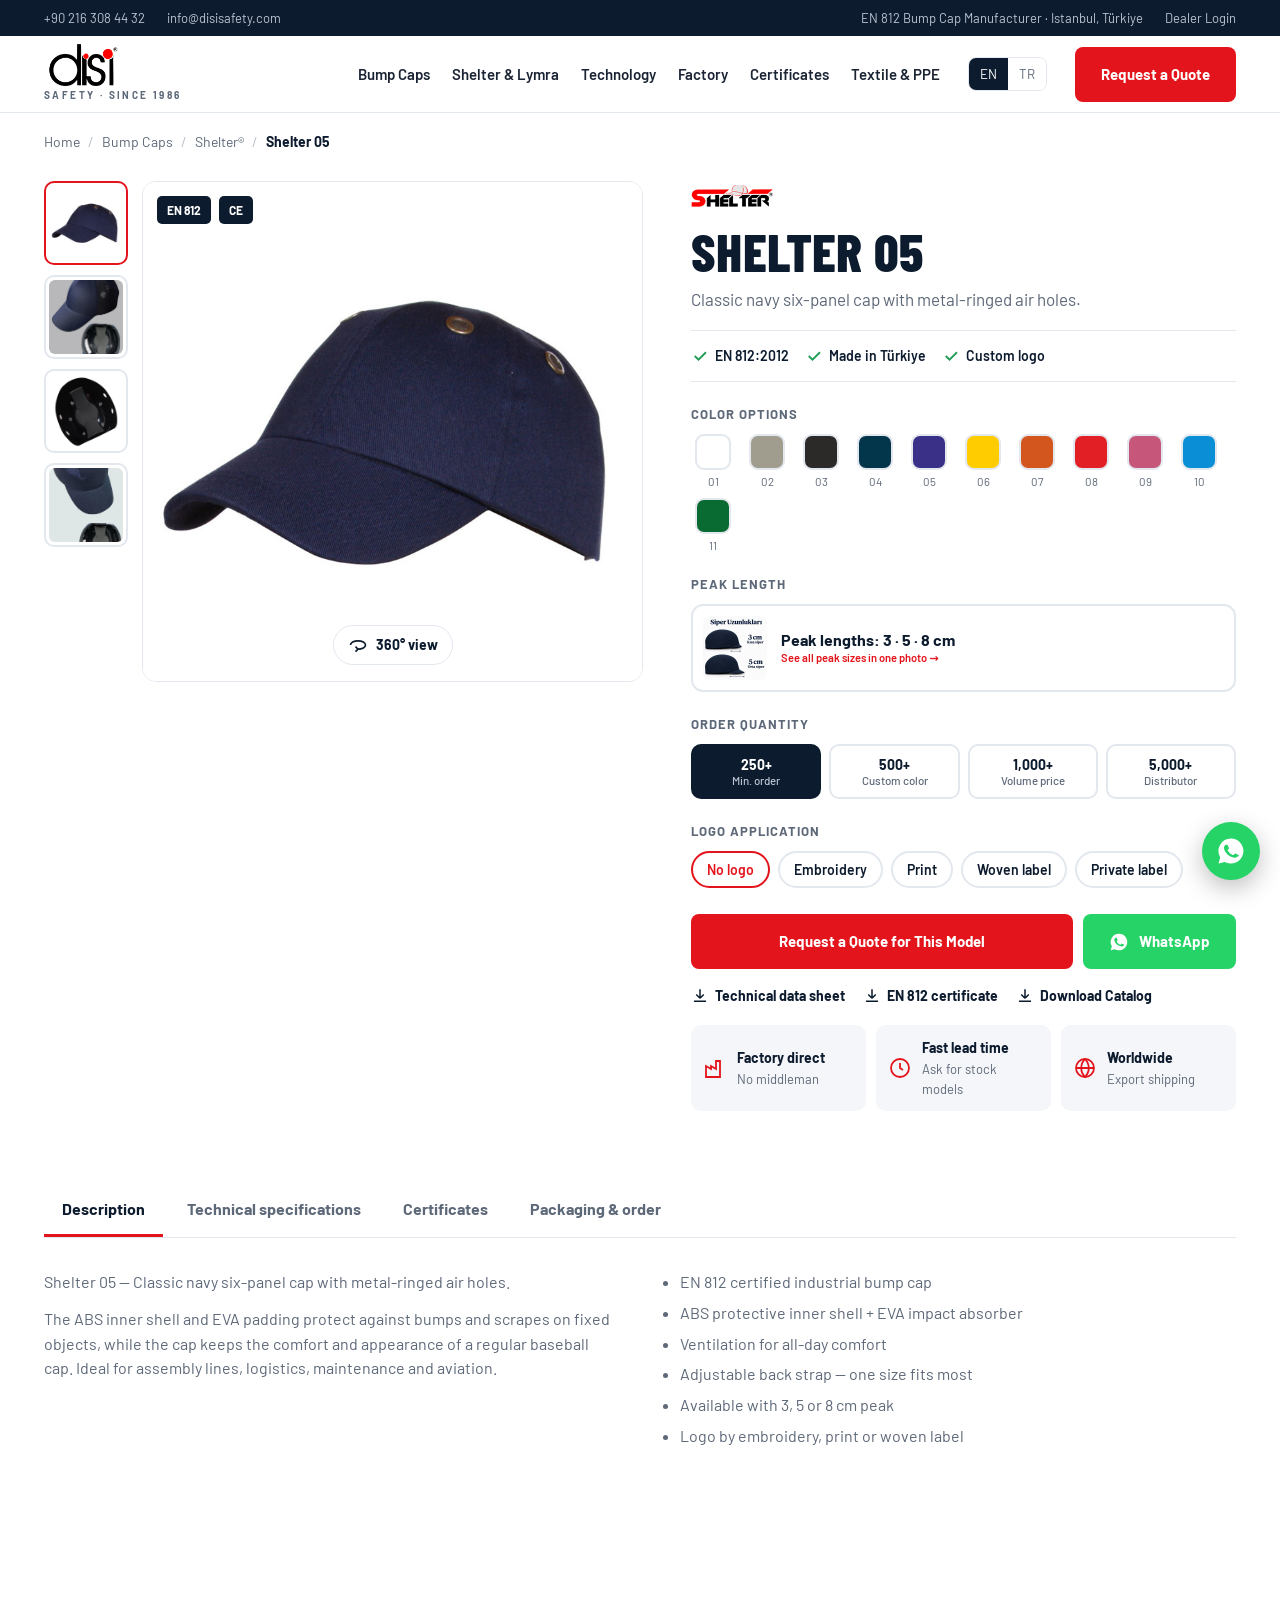
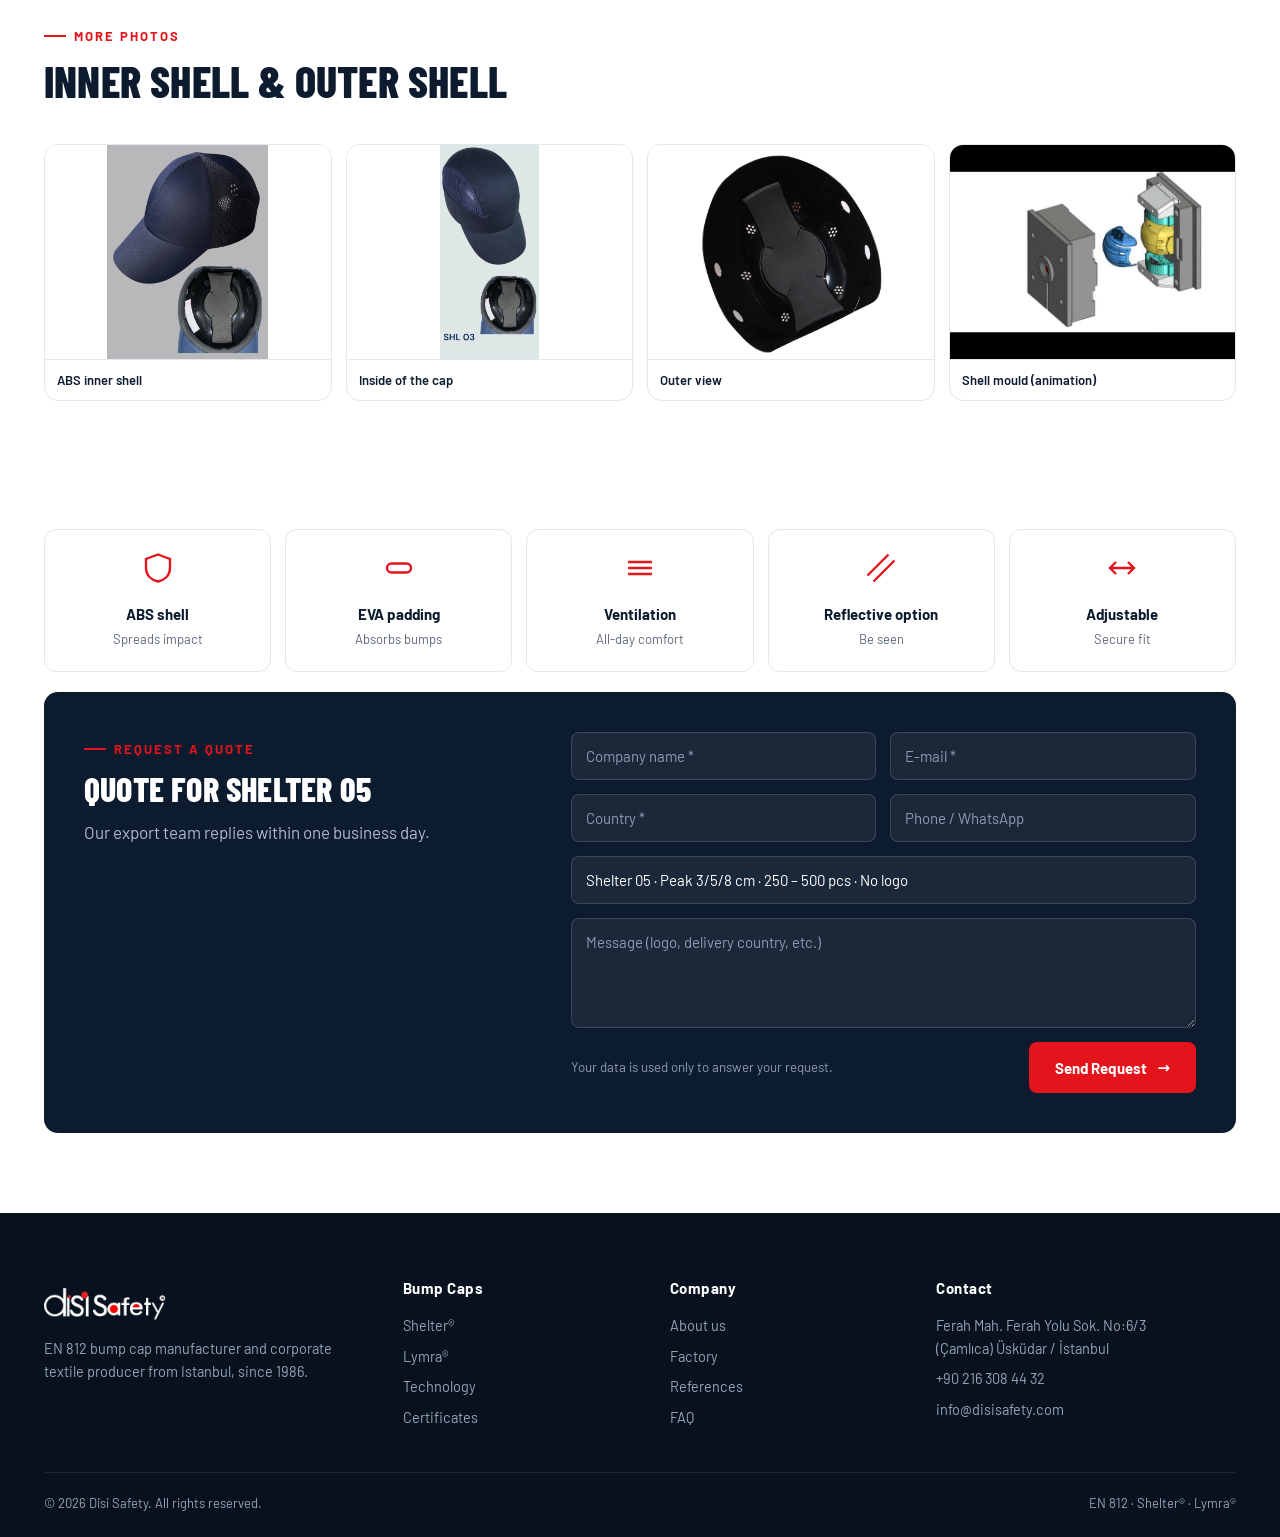
==== commit c4113d96: "v2-b 24 Kas revizeleri: Disi tekstil logosu, 4 logo düğmesi (Houcap petcap, Disi Safety KKD), menüye" ====
--- a/product.html
+++ b/product.html
@@ -10,6 +10,27 @@
 <link rel="preconnect" href="https://fonts.googleapis.com"><link rel="preconnect" href="https://fonts.gstatic.com" crossorigin>
 <link href="https://fonts.googleapis.com/css2?family=Barlow:wght@400;500;600;700&family=Barlow+Condensed:wght@600;700;800&display=swap" rel="stylesheet">
 <link rel="stylesheet" href="css/site.css"><link rel="stylesheet" href="css/pages.css">
+<style>
+.renkler a{width:76px;cursor:pointer}.renkler a img{width:72px;height:54px;object-fit:contain;padding:2px}
+.renkler .sw{display:flex;flex-direction:column;align-items:center;gap:4px;font-size:11.5px;color:var(--muted);width:44px;cursor:pointer;background:none;border:0;font-family:inherit}
+.renkler .sw i{width:36px;height:36px;border-radius:9px;border:2px solid var(--line);display:block}
+.renkler .sw.on i{outline:2px solid var(--red);outline-offset:2px}
+.siperbtn{display:flex;align-items:center;gap:14px;width:100%;padding:10px 14px 10px 10px;border:2px solid var(--line);border-radius:12px;background:#fff;cursor:pointer;font-family:inherit;text-align:left;transition:.2s}
+.siperbtn:hover{border-color:var(--navy)}
+.siperbtn img{width:64px;height:64px;object-fit:cover;object-position:top;border-radius:8px}
+.siperbtn b{display:block;color:var(--navy);font-size:16px}.siperbtn small{color:var(--red);font-weight:600}
+.kabuk{margin-top:50px}
+.kgal{display:grid;grid-template-columns:repeat(4,1fr);gap:14px;margin-top:20px}
+.kgal figure{margin:0;border:1px solid var(--line);border-radius:14px;overflow:hidden;background:#fff;cursor:zoom-in}
+.kgal img,.kgal video{width:100%;aspect-ratio:4/3;object-fit:contain;background:#fff;display:block}
+.kgal figcaption{padding:10px 12px;font-size:13px;font-weight:600;color:var(--navy);border-top:1px solid var(--line)}
+.lbox{position:fixed;inset:0;z-index:200;background:rgba(10,21,36,.85);display:none;place-items:center;padding:30px}
+.lbox.open{display:grid}
+.lbox img{max-width:min(900px,100%);max-height:82vh;border-radius:14px;background:#fff}
+.lbox p{color:#fff;margin-top:10px;text-align:center}
+.lx{position:absolute;top:18px;right:22px;width:46px;height:46px;border-radius:50%;border:0;background:#fff;font-size:26px;cursor:pointer}
+@media(max-width:900px){.kgal{grid-template-columns:1fr 1fr}}
+</style>
 </head>
 <body class="pdp">
 <div id="hdr"></div>
@@ -37,13 +58,9 @@
         <span><svg viewBox="0 0 24 24" fill="none" stroke="currentColor" stroke-width="2.4"><path d="M5 12l5 5L20 7"/></svg><span data-k="p_r3">Custom logo</span></span>
       </div>
 
-      <div class="opt"><label data-k="p_models">Other models in this line</label><div class="colorrow" id="siblings"></div></div>
+      <div class="opt"><label><span data-k="p_colors">Color options</span> <span id="renkSec" style="color:var(--red);text-transform:none;letter-spacing:0"></span></label><div class="colorrow renkler" id="renkler"></div></div>
       <div class="opt"><label data-k="m_peak">Peak length</label>
-        <div class="peaks">
-          <button data-p="3 cm">3 cm<small data-k="pk3">Micro</small></button>
-          <button data-p="5 cm" class="on">5 cm<small data-k="pk5">Short</small></button>
-          <button data-p="8 cm">8 cm<small data-k="pk8">Standard</small></button>
-        </div>
+        <button type="button" class="siperbtn" id="siperBtn"><img src="img/siper-boylari.jpg" alt=""><span><b data-k="pk_btn">Peak lengths: 3 · 5 · 8 cm</b><small data-k="pk_sub">See all peak sizes in one photo →</small></span></button>
       </div>
       <div class="opt"><label data-k="p_qty">Order quantity</label>
         <div class="qty">
@@ -98,6 +115,11 @@
     <p data-k="p_k4">Send us your quantity, peak length and logo file — we'll reply with a quotation and lead time within one business day.</p>
   </div></div>
 
+  <section class="kabuk" id="kabuk">
+    <div class="sec-head"><div><span class="eyebrow" data-k="kb_eye">More photos</span><h2 data-k="kb_t">Inner shell &amp; outer shell</h2></div></div>
+    <div class="kgal" id="kgal"></div>
+  </section>
+
   <div class="featrow">
     <div><svg viewBox="0 0 24 24" fill="none" stroke="currentColor" stroke-width="1.6"><path d="M12 3l8 3v6c0 5-3.5 8-8 9-4.5-1-8-4-8-9V6z"/></svg><b data-k="f1">ABS shell</b><span data-k="f1p">Spreads impact</span></div>
     <div><svg viewBox="0 0 24 24" fill="none" stroke="currentColor" stroke-width="1.6"><rect x="4" y="9" width="16" height="6" rx="3"/></svg><b data-k="f2">EVA padding</b><span data-k="f2p">Absorbs bumps</span></div>
@@ -121,17 +143,14 @@
   </section>
 </div>
 
-<section class="related"><div class="wrap">
-  <div class="sec-head"><div><span class="eyebrow" data-k="r_eye">You may also need</span><h2 data-k="r_title">Related Models</h2></div><a href="category.html" class="link"><span data-k="m_all">View all models</span> →</a></div>
-  <div class="pgrid" id="related"></div>
-</div></section>
+<div class="lbox" id="lbox"><button class="lx" aria-label="Kapat">×</button><img alt=""><p></p></div>
 
 <div class="mbar"><a href="https://wa.me/902163084432" class="btn btn-wa">WhatsApp</a><a href="#quote" class="btn btn-red" data-k="cta_quote">Request a Quote</a></div>
 <div id="ftr"></div>
 <script src="js/shell.js"></script>
 <script>
 shell();
-addTR({p_360:"360° görünüm",p_r2:"Türkiye'de üretim",p_r3:"Özel logo",p_models:"Bu serideki diğer modeller",m_peak:"Siperlik uzunluğu",pk3:"Mikro",pk5:"Kısa",pk8:"Standart",p_qty:"Sipariş adedi",p_q1:"Min. sipariş",p_q2:"Özel renk",p_q3:"Toplu fiyat",p_q4:"Distribütör",
+addTR({p_360:"360° görünüm",p_r2:"Türkiye'de üretim",p_r3:"Özel logo",p_colors:"Renk seçenekleri",m_peak:"Siperlik uzunluğu",pk_btn:"Siper boyları: 3 · 5 · 8 cm",pk_sub:"Tüm siper boylarını tek fotoğrafta görün →",kb_eye:"Diğer fotoğraflar",kb_t:"İç kabuk ve dış kabuk",p_qty:"Sipariş adedi",p_q1:"Min. sipariş",p_q2:"Özel renk",p_q3:"Toplu fiyat",p_q4:"Distribütör",
 p_logo:"Logo uygulaması",p_l0:"Logosuz",p_l1:"Nakış",p_l2:"Baskı",p_l3:"Dokuma etiket",p_l4:"Private label",p_cta:"Bu Model İçin Teklif Al",p_d1:"Teknik föy",p_d2:"EN 812 sertifikası",cta_cat:"Katalog İndir",
 p_m1:"Fabrikadan direkt",p_m1p:"Aracısız",p_m2:"Hızlı termin",p_m2p:"Stok modelleri sorun",p_m3:"Dünya geneli",p_m3p:"İhracat gönderimi",
 p_t1:"Açıklama",p_t2:"Teknik özellikler",p_t3:"Sertifikalar",p_t4:"Ambalaj & sipariş",
@@ -143,15 +162,24 @@
 p_k1:"Minimum sipariş: 250 adet (standart modeller)",p_k2:"Özel renk / private label: 500 adetten",p_k3:"İç ambalaj ve ihracat kolisi — detay için sorun",p_k4:"Adet, siperlik ve logo dosyanızı gönderin — bir iş günü içinde teklif ve termin ile dönelim.",
 f1:"ABS kabuk",f1p:"Darbeyi dağıtır",f2:"EVA ped",f2p:"Çarpmayı emer",f3:"Havalandırma",f3p:"Gün boyu konfor",f4:"Reflektif seçenek",f4p:"Görünür olun",f5:"Ayarlanabilir",f5p:"Güvenli oturuş",
 q_eye:"Teklif alın",q_lead:"İhracat ekibimiz bir iş günü içinde dönüş yapar.",f_company:"Firma adı *",f_email:"E-posta *",f_country:"Ülke *",f_phone:"Telefon / WhatsApp",f_msg:"Mesaj (logo, teslimat ülkesi vb.)",f_note:"Bilgileriniz yalnızca talebinizi yanıtlamak için kullanılır.",f_send:"Teklif Gönder",f_ok:"Teşekkürler! Talebiniz alındı — en kısa sürede dönüş yapacağız.",
-r_eye:"Bunlara da göz atın",r_title:"Benzer Modeller",m_all:"Tüm modeller"});
-
+m_all:"Tüm modeller"});
+
+/* Katalogdaki renk fotoğrafları (SHELTER KATALOĞU s.4–7) — model no = katalog model no (firma teyit edecek) */
+const KATALOG={
+ "shelter-01":{renk:["01-01","01-02","01-03","01-04","01-05","01-06","01-07","01-08","01-09"],ic:[]},
+ "shelter-02":{renk:["02-01","02-02","02-03","02-04","02-05","02-06","02-07","02-08","02-11"],ic:[["img/katalog/shl-ic-02a.jpg","Inner shell","İç kabuk"],["img/katalog/shl-ic-02c.jpg","Inside view","İç görünüm"],["img/katalog/shl-ic-02b.jpg","Outer fabric (Oxford)","Dış kumaş (Oxford)"]]},
+ "shelter-03":{renk:["03-02","03-04","03-05","03-06","03-08","03-09","DS-001","DS-002","DS-003","DS-004"],ic:[["img/katalog/shl-ic-03a.jpg","Inner shell","İç kabuk"],["img/katalog/shl-ic-03b.jpg","Shell, top view","İç kabuk üstten"]]},
+ "shelter-04":{renk:["04-01","04-02","04-03","04-04","04-05","04-06","04-07","04-08","04-09"],ic:[["img/katalog/shl-ic-04a.jpg","Inside view","İç görünüm"],["img/katalog/shl-ic-04b.jpg","Inner shell","İç kabuk"]]},
+};
+/* Katalog renk kodları 01–11 */
+const RENK_KOD=[["01","#ffffff"],["02","#a19d8e"],["03","#2b2a28"],["04","#04364b"],["05","#3a3087"],["06","#ffcc00"],["07","#d4561f"],["08","#e31f26"],["09","#c6577a"],["10","#0a8fd6"],["11","#0a6b32"]];
 const P=PRODUCTS.find(p=>p.id===new URLSearchParams(location.search).get("id"))||PRODUCTS.find(p=>p.id==="shelter-05");
-const sel={peak:"5 cm",qty:"250 – 500",logo:0};
+const sel={renk:"",qty:"250 – 500",logo:0};
 const LOGOS=[["No logo","Logosuz"],["Embroidery","Nakış"],["Print","Baskı"],["Woven label","Dokuma etiket"],["Private label","Private label"]];
 let gi=0;
 function show(i){gi=i;document.getElementById("gimg").src=P.gallery[i];document.querySelectorAll("#thumbs button").forEach((b,j)=>b.classList.toggle("on",j===i))}
 function summary(){
-  const s=`${P.name} · ${T("Peak","Siperlik")} ${sel.peak} · ${sel.qty} ${T("pcs","adet")} · ${T(...LOGOS[sel.logo])}`;
+  const s=`${P.name}${sel.renk?" · "+T("Color","Renk")+" "+sel.renk:""} · ${T("Peak","Siperlik")} 3/5/8 cm · ${sel.qty} ${T("pcs","adet")} · ${T(...LOGOS[sel.logo])}`;
   document.getElementById("qSummary").value=s;
   document.getElementById("waBtn").href="https://wa.me/902163084432?text="+encodeURIComponent(T("Hello, I'd like a quote: ","Merhaba, teklif almak istiyorum: ")+s);
 }
@@ -167,8 +195,13 @@
   const c=COLORS[P.color];document.getElementById("tColor").innerHTML=`<span class="dot" style="display:inline-block;vertical-align:-2px;margin-right:6px;background:${c[2]}"></span>${T(c[0],c[1])} · ${T("other colors on request","diğer renkler talep üzerine")}`;
   document.getElementById("tFeat").textContent=P.feat.map(f=>T(...FEATS[f])).join(", ");
   document.getElementById("qTitle").textContent=T("Quote for ","Teklif: ")+P.name;
-  document.getElementById("siblings").innerHTML=PRODUCTS.filter(q=>q.brand===P.brand).map(q=>`<a href="product.html?id=${q.id}" class="${q.id===P.id?"on":""}"><img src="${q.img}" alt="${q.name}">${q.no}</a>`).join("");
-  document.getElementById("related").innerHTML=[...PRODUCTS.filter(q=>q.id!==P.id&&(q.color===P.color||q.feat.some(f=>P.feat.includes(f)))),...PRODUCTS.filter(q=>q.id!==P.id&&q.brand===P.brand)].filter((q,i,a)=>a.indexOf(q)===i).slice(0,4).map(card).join("");
+  const K=KATALOG[P.id];
+  document.getElementById("renkler").innerHTML=K?K.renk.map(c=>`<a data-r="SHL ${c}" data-img="img/katalog/shl-${c.toLowerCase()}.jpg" class="${sel.renk==="SHL "+c?"on":""}"><img src="img/katalog/shl-${c.toLowerCase()}.jpg" alt="SHL ${c}" loading="lazy">${c}</a>`).join("")
+    :RENK_KOD.map(([k,h])=>`<button class="sw${sel.renk===k?" on":""}" data-r="${k}"><i style="background:${h}"></i>${k}</button>`).join("");
+  document.getElementById("renkSec").textContent=sel.renk?"· "+sel.renk:"";
+  const ic=[...(K?K.ic.map(([g,en,tr])=>[g,T(en,tr)]):[]),...(P.brand==="Shelter"?[["img/wa-20.08.57-1.jpeg",T("ABS inner shell","ABS iç kabuk")],["img/wa-20.08.58-1.jpeg",T("Inside of the cap","Şapkanın içi")],["img/shelter-2-2.jpg",T("Outer view","Dış görünüm")]]:[["img/lymra-3.jpg",T("Outer view","Dış görünüm")],["img/lymra-5.jpg",T("Detail","Detay")],["img/wa-20.08.58.jpeg",T("Inside of the cap","Şapkanın içi")]])];
+  document.getElementById("kgal").innerHTML=ic.map(([g,c])=>`<figure data-img="${g}"><img src="${g}" alt="${c}" loading="lazy"><figcaption>${c}</figcaption></figure>`).join("")
+    +`<figure><video src="video/kabuk-kalip.mp4" poster="video/kabuk-kalip-poster.jpg" muted loop playsinline autoplay></video><figcaption>${T("Shell mould (animation)","Kabuk kalıbı (animasyon)")}</figcaption></figure>`;
   summary();
 }
 document.getElementById("thumbs").innerHTML=P.gallery.map((g,i)=>`<button><img src="${g}" alt=""></button>`).join("");
@@ -180,9 +213,15 @@
 gm.onmousemove=e=>{const r=gm.getBoundingClientRect();gimg.style.transformOrigin=`${(e.clientX-r.left)/r.width*100}% ${(e.clientY-r.top)/r.height*100}%`};
 gm.onmouseleave=()=>gm.classList.remove("z");
 function group(selq,key,attr){document.querySelectorAll(selq).forEach((b,i)=>b.onclick=()=>{document.querySelectorAll(selq).forEach(x=>x.classList.remove("on"));b.classList.add("on");sel[key]=attr?b.dataset[attr]:i;summary()})}
-group(".peaks button","peak","p");group(".qty button","qty","q");group(".logoopt button","logo");
+group(".qty button","qty","q");group(".logoopt button","logo");
 document.querySelectorAll(".tabs button").forEach(b=>b.onclick=()=>{document.querySelectorAll(".tabs button").forEach(x=>x.classList.toggle("on",x===b));document.querySelectorAll(".tpanel").forEach((p,i)=>p.classList.toggle("on",i==b.dataset.t))});
-document.getElementById("related").addEventListener("click",e=>{const q=e.target.closest(".qbtn");if(q){e.preventDefault();location.href="product.html?id="+PRODUCTS.find(p=>p.name===q.dataset.q).id+"#quote"}});
+document.getElementById("renkler").addEventListener("click",e=>{const a=e.target.closest("[data-r]");if(!a)return;sel.renk=a.dataset.r;if(a.dataset.img)document.getElementById("gimg").src=a.dataset.img;document.querySelectorAll("#renkler [data-r]").forEach(x=>x.classList.toggle("on",x===a));document.getElementById("renkSec").textContent="· "+sel.renk;summary()});
+const lb=document.getElementById("lbox");
+function lbAc(src,cap){lb.querySelector("img").src=src;lb.querySelector("p").textContent=cap||"";lb.classList.add("open")}
+lb.onclick=e=>{if(e.target===lb||e.target.closest(".lx"))lb.classList.remove("open")};
+document.addEventListener("keydown",e=>{if(e.key==="Escape")lb.classList.remove("open")});
+document.getElementById("siperBtn").onclick=()=>lbAc("img/siper-boylari.jpg",T("Peak lengths: 3 cm short · 5 cm medium · 8 cm long","Siper uzunlukları: 3 cm kısa · 5 cm orta · 8 cm uzun"));
+document.getElementById("kgal").addEventListener("click",e=>{const f=e.target.closest("figure[data-img]");if(f)lbAc(f.dataset.img,f.querySelector("figcaption").textContent)});
 document.getElementById("qform").onsubmit=e=>{e.preventDefault();document.getElementById("ok").style.display="block"};
 document.addEventListener("langchange",fill);
 applyLang();
--- a/css/site.css
+++ b/css/site.css
@@ -44,7 +44,7 @@
 .burger svg{width:28px;height:28px}
 
 /* hero */
-.hero{position:relative;min-height:640px;display:flex;align-items:center;color:#fff;background:var(--navy) url(gen/hero.webp) 70% center/cover no-repeat;padding:0}
+.hero{position:relative;min-height:640px;display:flex;align-items:center;color:#fff;background:var(--navy) url(../gen/hero.webp) 70% center/cover no-repeat;padding:0}
 .hero:before{content:"";position:absolute;inset:0;background:linear-gradient(90deg,rgba(9,19,34,.95) 0%,rgba(9,19,34,.82) 38%,rgba(9,19,34,.25) 70%,rgba(9,19,34,.1) 100%)}
 .hero .wrap{position:relative;width:100%;padding-top:80px;padding-bottom:150px}
 .hero .tag{display:inline-block;background:rgba(227,20,27,.15);border:1px solid rgba(227,20,27,.5);color:#ffb3b5;font-weight:700;font-size:13px;letter-spacing:1.5px;text-transform:uppercase;padding:6px 12px;border-radius:30px;margin-bottom:22px}
@@ -196,7 +196,7 @@
 .oth-grid b{font-size:15px;color:var(--navy)}
 
 /* quote */
-.quote{background:var(--navy) url(gen/manufacturing.webp) center/cover;position:relative;color:#fff}
+.quote{background:var(--navy) url(../gen/manufacturing.webp) center/cover;position:relative;color:#fff}
 .quote:before{content:"";position:absolute;inset:0;background:linear-gradient(90deg,rgba(9,19,34,.97) 40%,rgba(9,19,34,.88))}
 .quote .wrap{position:relative;display:grid;grid-template-columns:1.6fr 1fr;gap:48px}
 .quote h2{color:#fff}
